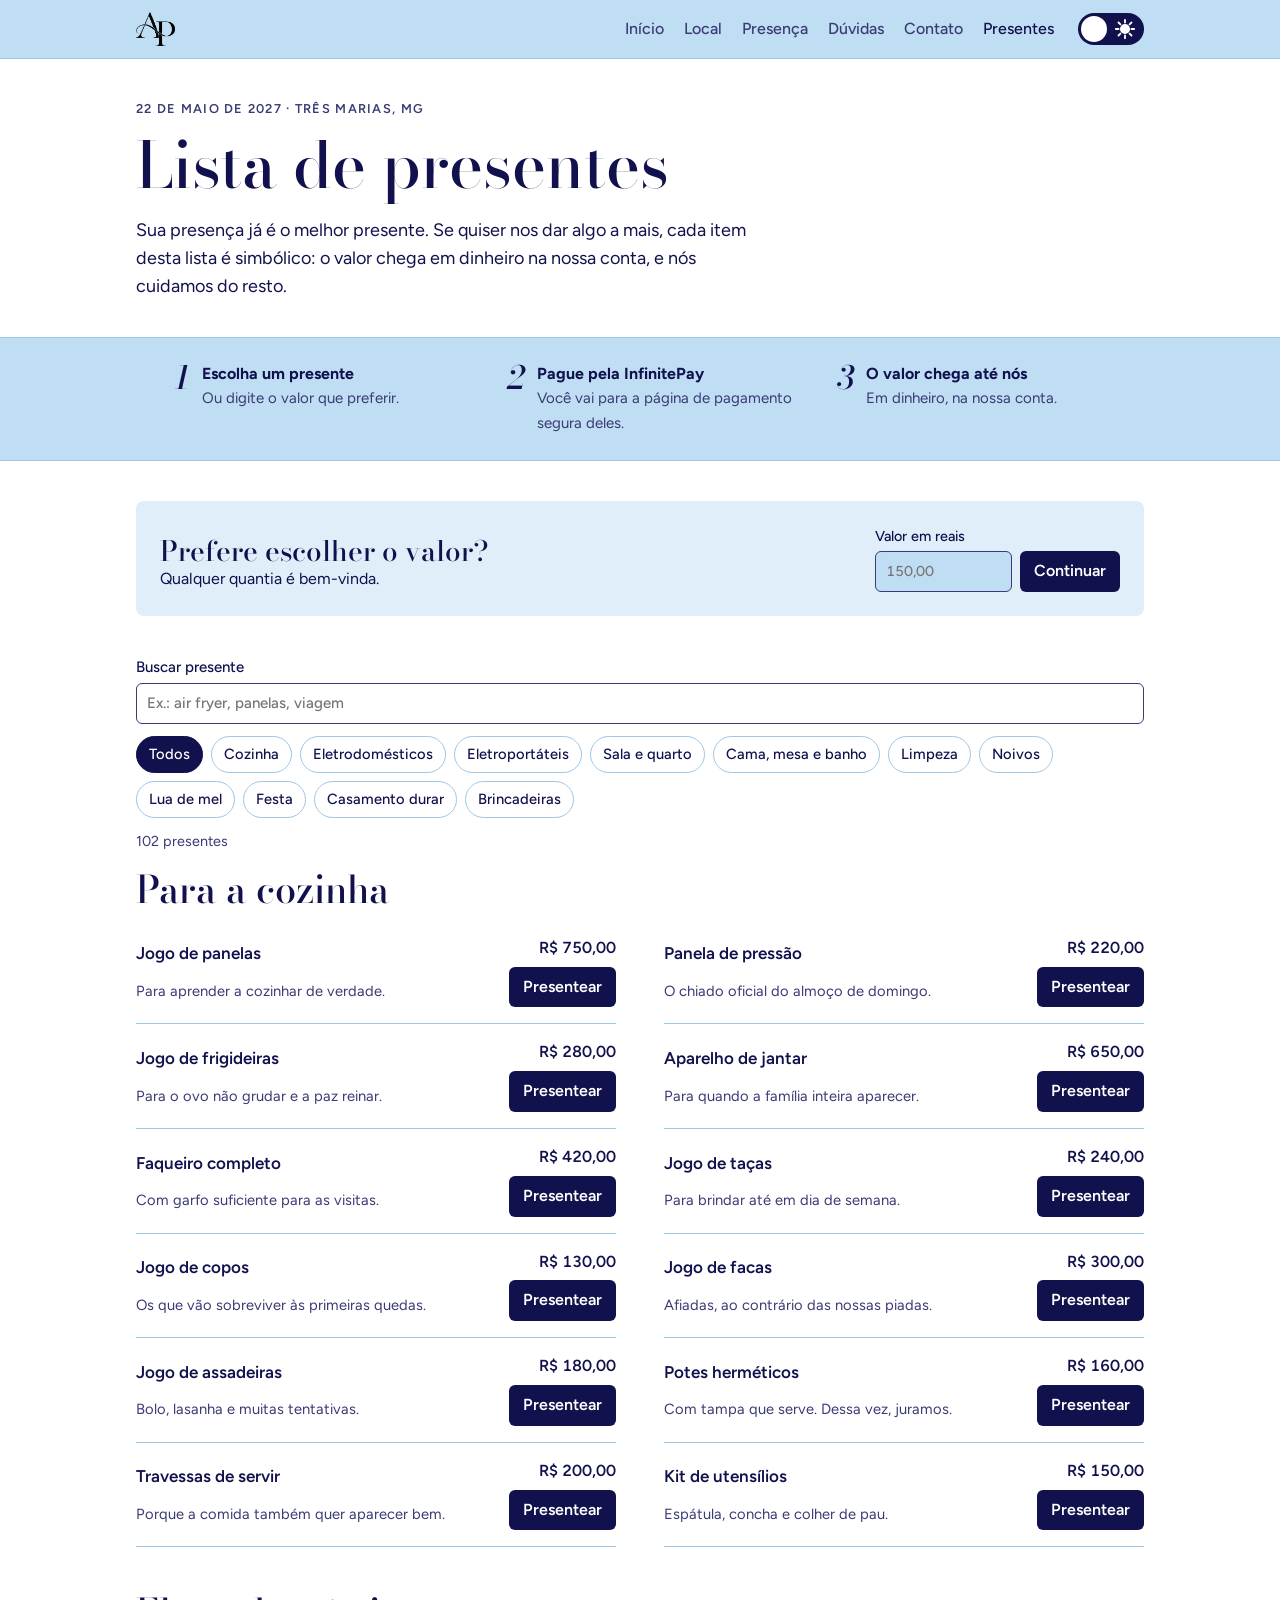
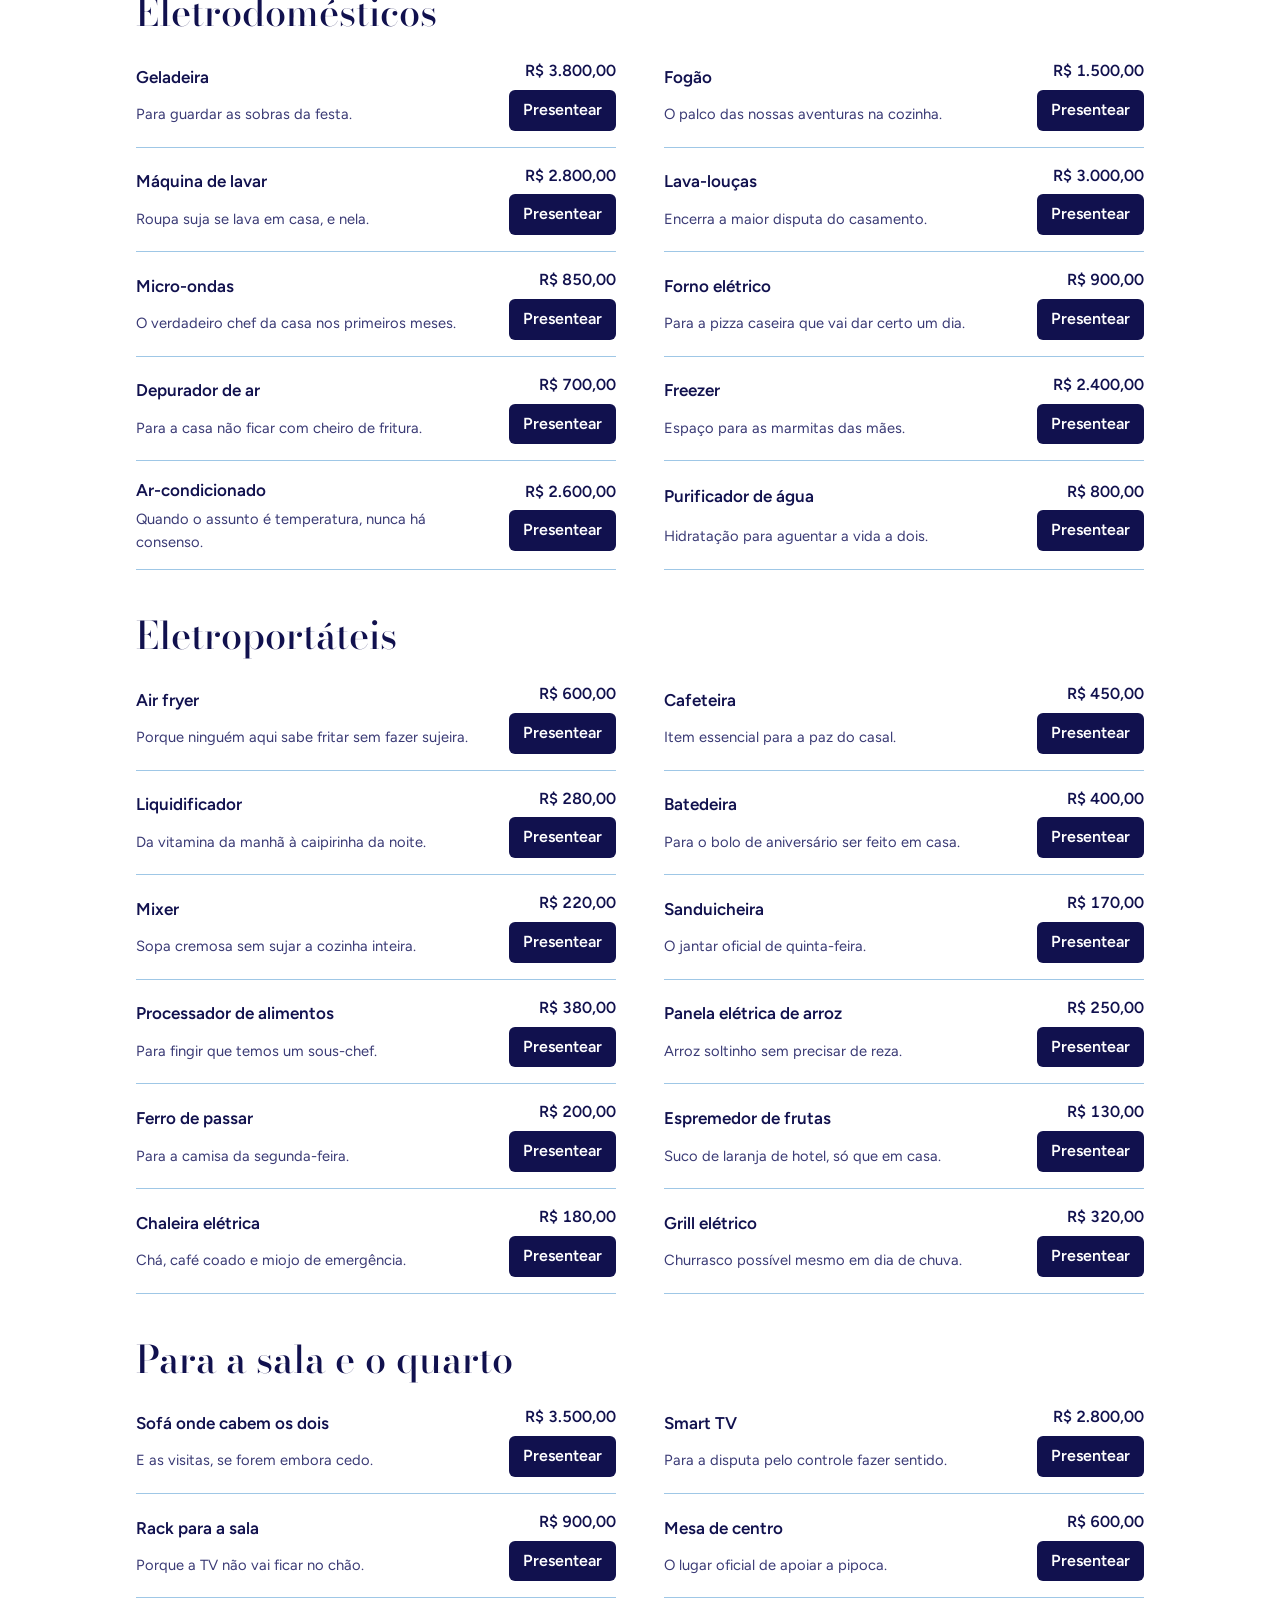
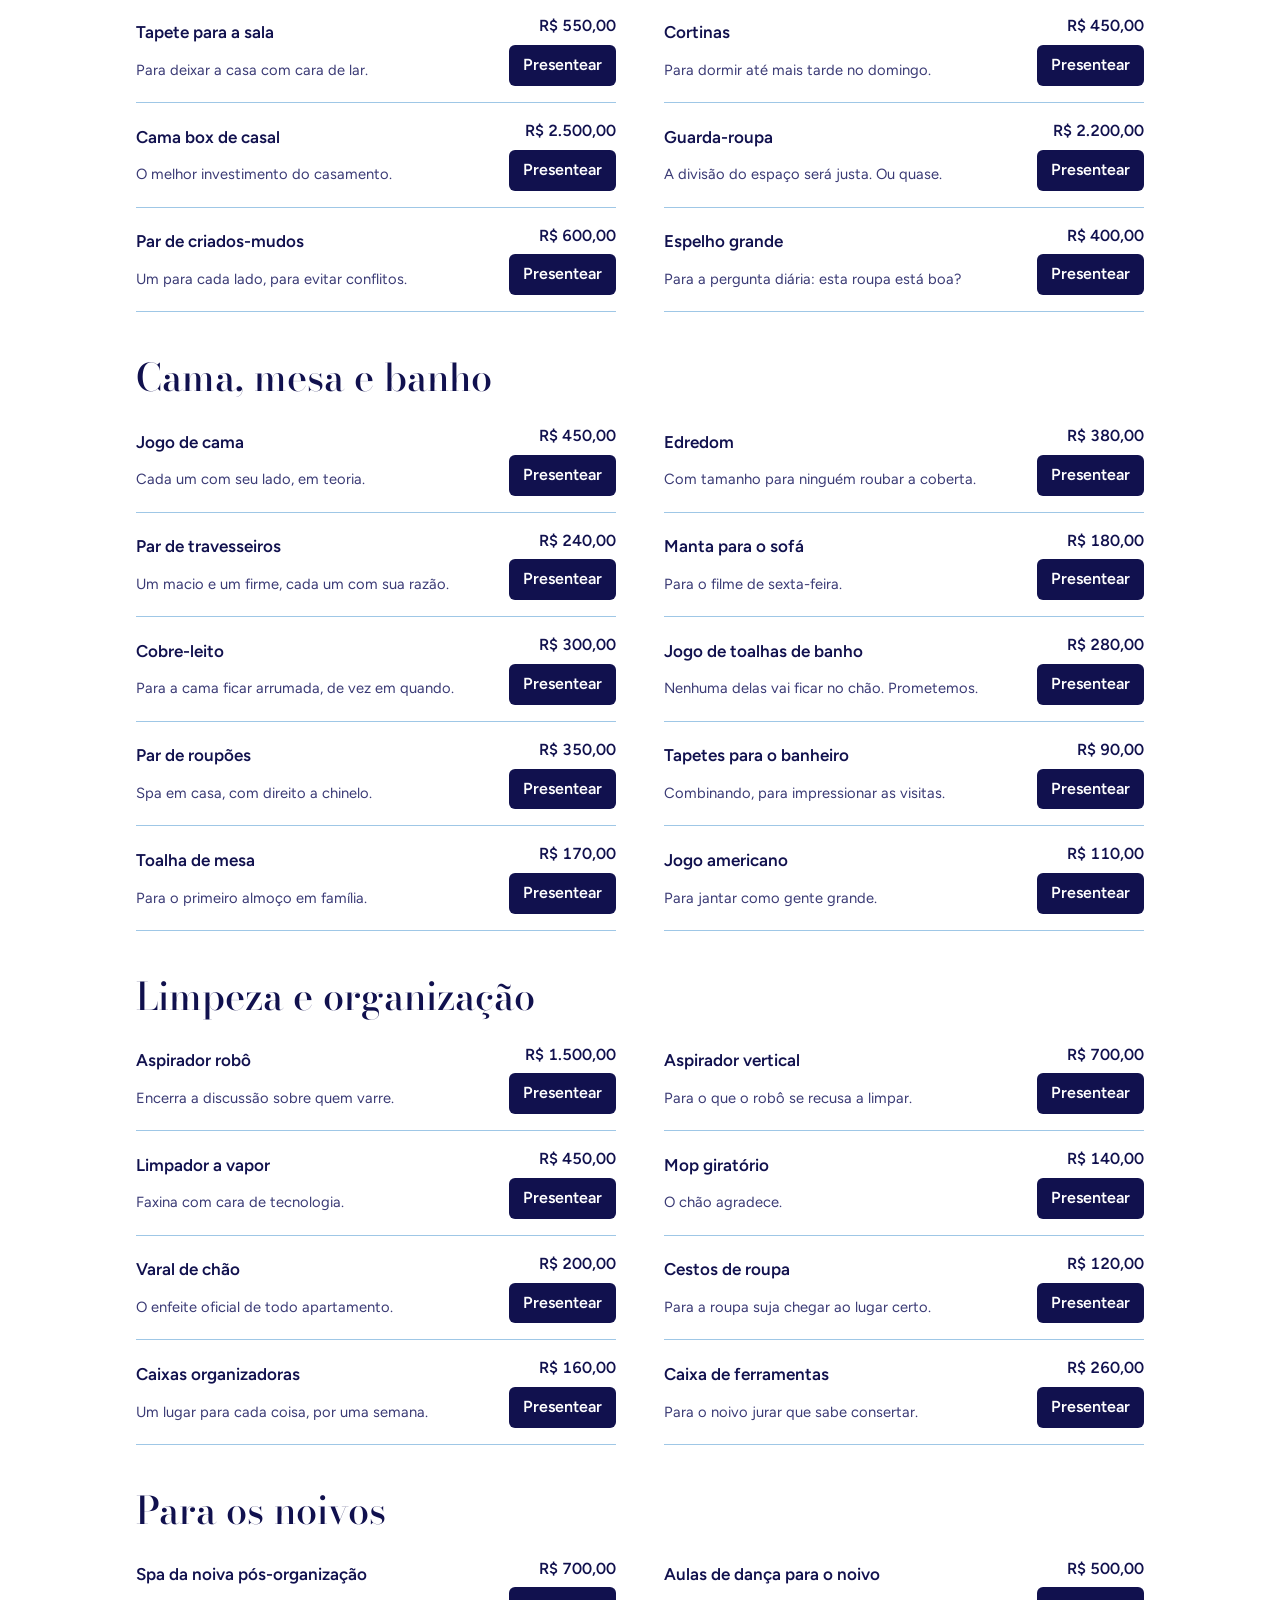
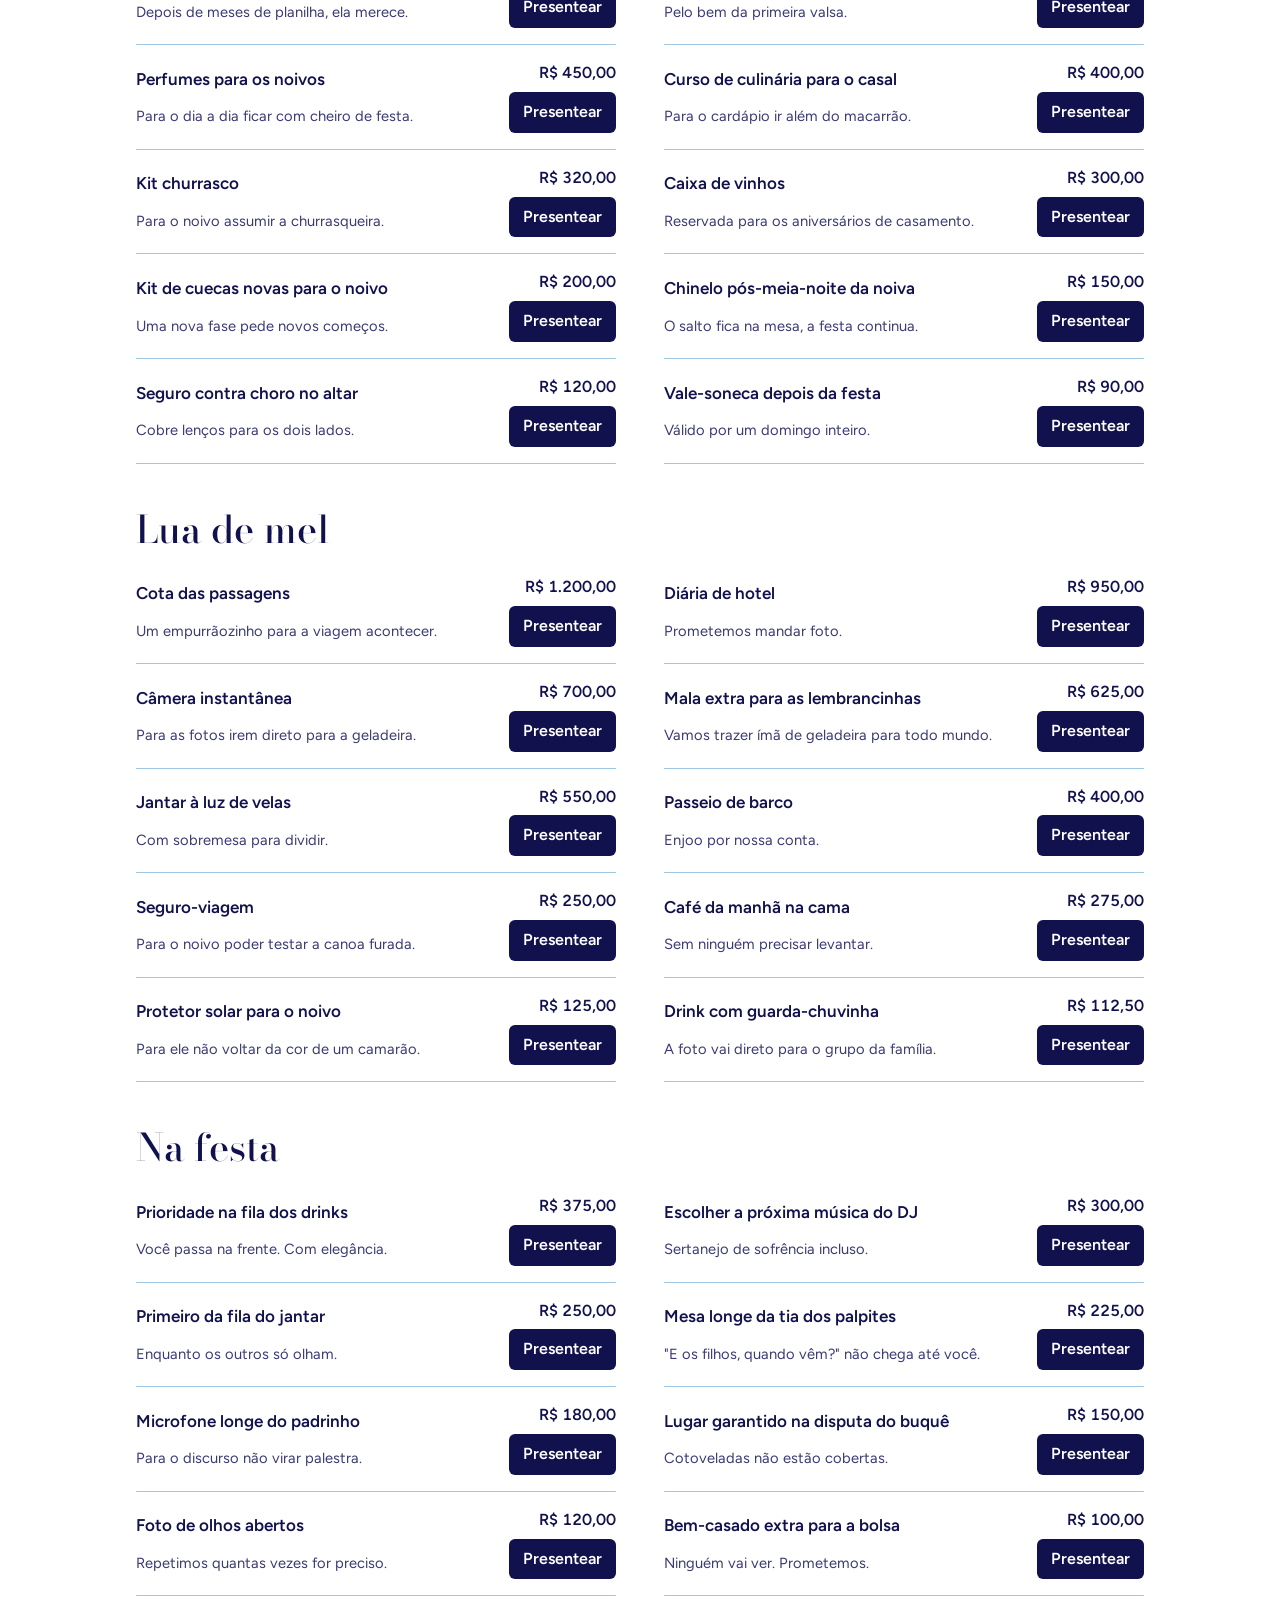
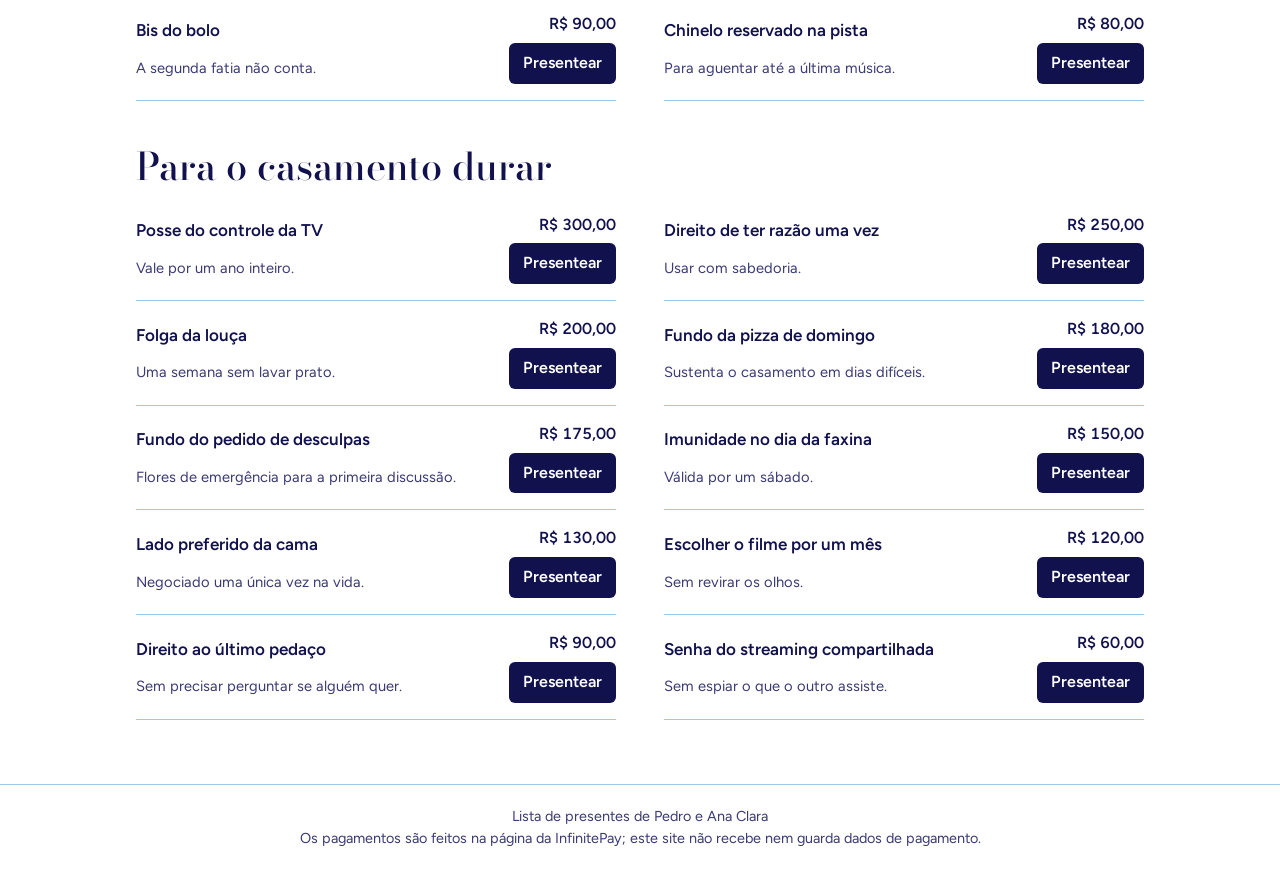
==== presentes.html @ e074cf13 "Publica o site do casamento Co-Authored-By: Claude Opus 5.5 <noreply@anthropic.com>" ====
<!doctype html>
<html lang="pt-BR">
<head>
<meta charset="utf-8">
<meta name="viewport" content="width=device-width,initial-scale=1,viewport-fit=cover">
<title>Presentes de Pedro e Ana Clara</title>
<link rel="preconnect" href="https://fonts.googleapis.com">
<link rel="preconnect" href="https://fonts.gstatic.com" crossorigin>
<link rel="stylesheet" href="https://fonts.googleapis.com/css2?family=Bodoni+Moda:ital,opsz,wght@0,6..96,400..700;1,6..96,400..700&family=Figtree:wght@400;500;600;700&display=swap">
<link rel="icon" type="image/png" href="assets/img/favicon.png">
<link rel="apple-touch-icon" href="assets/img/apple-touch-icon.png">
<link rel="stylesheet" href="assets/css/style.css">
<script src="assets/scripts/tema.js"></script>
</head>
<body>

<nav class="nav" aria-label="Principal">
  <div class="wrap">
    <a class="marca" href="index.html"><img src="assets/img/logo.png" alt="Pedro e Ana Clara, página inicial" width="567" height="498"></a>
    <div class="nav-links" id="menu-links">
      <a href="index.html">Início</a>
      <a href="index.html#local">Local</a>
      <a href="index.html#presenca">Presença</a>
      <a href="index.html#duvidas">Dúvidas</a>
      <a href="index.html#contato">Contato</a>
      <a href="presentes.html" aria-current="page">Presentes</a>
    </div>
    <div class="nav-acoes">
      <button class="tema-botao" id="tema-botao" type="button" role="switch" aria-checked="false" aria-label="Modo escuro">
        <svg class="tema-icone lua" viewBox="0 0 24 24" aria-hidden="true">
          <path d="M20 15.5A8.5 8.5 0 0 1 8.5 4a9 9 0 1 0 11.5 11.5z"></path>
          <path d="M0-2 .6-.6 2-.6.9.3 1.3 1.7 0 .9-1.3 1.7-.9.3-2-.6-.6-.6z" transform="translate(14 5.5)"></path>
          <path d="M0-2 .6-.6 2-.6.9.3 1.3 1.7 0 .9-1.3 1.7-.9.3-2-.6-.6-.6z" transform="translate(19 9)"></path>
          <path d="M0-2 .6-.6 2-.6.9.3 1.3 1.7 0 .9-1.3 1.7-.9.3-2-.6-.6-.6z" transform="translate(13 11) scale(.8)"></path>
        </svg>
        <svg class="tema-icone sol" viewBox="0 0 24 24" aria-hidden="true">
          <circle cx="12" cy="12" r="4.5"></circle>
          <path d="M12 2v3M12 19v3M2 12h3M19 12h3M4.9 4.9 7 7M17 17l2.1 2.1M4.9 19.1 7 17M17 7l2.1-2.1"></path>
        </svg>
        <span class="tema-bola"></span>
      </button>
      <button class="menu-botao" id="menu-botao" type="button" aria-expanded="false" aria-controls="menu-links" aria-label="Abrir menu">
        <svg viewBox="0 0 24 24" aria-hidden="true">
          <path class="abre" d="M4 7h16M4 12h16M4 17h16"></path>
          <path class="fecha" d="M6 6l12 12M18 6 6 18"></path>
        </svg>
      </button>
    </div>
  </div>
</nav>

<div class="preview" id="obrigado" hidden>
  <div class="wrap">Obrigado pelo presente! Se o pagamento foi aprovado, já está tudo certo. <a id="recado" target="_blank" rel="noopener" hidden>Enviar um recado no WhatsApp</a></div>
</div>

<header class="hero curto">
  <div class="wrap">
    <div>
      <p class="eyebrow" id="quando"></p>
      <h1>Lista de presentes</h1>
      <p class="lead">Sua presença já é o melhor presente. Se quiser nos dar algo a mais, cada item desta lista é simbólico: o valor chega em dinheiro na nossa conta, e nós cuidamos do resto.</p>
    </div>
  </div>
</header>

<section class="steps" aria-label="Como funciona">
  <div class="wrap">
    <ol>
      <li><b>1</b><div><strong>Escolha um presente</strong><span>Ou digite o valor que preferir.</span></div></li>
      <li><b>2</b><div><strong>Pague pela InfinitePay</strong><span>Você vai para a página de pagamento segura deles.</span></div></li>
      <li><b>3</b><div><strong>O valor chega até nós</strong><span>Em dinheiro, na nossa conta.</span></div></li>
    </ol>
  </div>
</section>

<main>
  <section class="livre">
    <div class="wrap">
      <form id="livre-form" novalidate>
        <div>
          <h2>Prefere escolher o valor?</h2>
          <p id="livre-nota">Qualquer quantia é bem-vinda.</p>
        </div>
        <div class="campo">
          <label for="livre-valor">Valor em reais
            <input id="livre-valor" inputmode="decimal" autocomplete="off" placeholder="150,00">
          </label>
          <button class="btn" type="submit">Continuar</button>
        </div>
        <p class="erro" id="livre-erro" role="alert" hidden></p>
      </form>
    </div>
  </section>

  <section class="filtros" aria-label="Encontre um presente">
    <div class="wrap">
      <div class="busca">
        <label for="busca">Buscar presente</label>
        <input id="busca" type="search" autocomplete="off" placeholder="Ex.: air fryer, panelas, viagem">
      </div>
      <div class="chips" id="atalhos" role="group" aria-label="Categorias"></div>
      <p class="contagem" id="contagem" role="status"></p>
    </div>
  </section>

  <section class="lista">
    <div class="wrap" id="lista"></div>
    <div class="wrap sem-resultado" id="sem-resultado" hidden>
      <p>Nenhum presente encontrado.</p>
      <button class="btn ghost" id="limpar-filtros" type="button">Ver todos os presentes</button>
    </div>
  </section>
</main>

<footer><div class="wrap" id="rodape"></div></footer>

<dialog id="pagar" aria-labelledby="pay-nome">
  <div class="pay">
    <div class="pay-head">
      <h2 id="pay-nome"></h2>
      <button class="fechar" id="fechar" type="button">Fechar</button>
    </div>
    <p class="pay-valor" id="pay-valor"></p>
    <small id="pay-conferir"></small>
    <button class="btn" id="pagar-botao" type="button">Ir para o pagamento</button>
    <p class="demo" id="pay-erro" role="alert" hidden>O pagamento não abriu. Espere um instante e tente de novo.</p>
  </div>
</dialog>

<button class="topo-botao" id="topo-botao" type="button" aria-label="Voltar ao topo" hidden>
  <svg viewBox="0 0 24 24" aria-hidden="true"><path d="M12 19V5M5.5 11.5 12 5l6.5 6.5"></path></svg>
</button>

<script src="assets/scripts/menu.js"></script>
<script src="assets/scripts/topo.js"></script>
<script src="assets/scripts/config.js"></script>
<script src="assets/scripts/presentes.js"></script>
</body>
</html>
---- assets/css/style.css ----
/* Layout: louça de enxoval e azulejo azul; hero com um arco de azulejos, presentes como uma lista de preços. */
:root {
  --bg: #ffffff;
  --surface: #bfddf3;
  --ink: #11114e;
  --muted: #3a3a75;
  --line: #9fc7e6;
  --cobalt: #11114e;
  --cobalt-ink: #ffffff;
  --tint: #dfeef9;
  --tile-bg: #ffffff;
  --tile-ink: #11114e;
  --warn-bg: #bfddf3;
  --warn-ink: #11114e;
  --logo-filtro: none;
  --display: "Bodoni Moda", "Didot", "Times New Roman", serif;
  --body: "Figtree", "Segoe UI", system-ui, sans-serif;
}
@media (prefers-color-scheme: dark) {
  :root:not([data-theme="light"]) {
    --bg: #11114e; --surface: #1a1a63; --ink: #ffffff; --muted: #bfddf3; --line: #34347e;
    --cobalt: #bfddf3; --cobalt-ink: #11114e; --tint: #24246f;
    --tile-bg: #11114e; --tile-ink: #bfddf3; --warn-bg: #bfddf3; --warn-ink: #11114e; --logo-filtro: invert(1);
    color-scheme: dark;
  }
}
:root[data-theme="dark"] {
  --bg: #11114e; --surface: #1a1a63; --ink: #ffffff; --muted: #bfddf3; --line: #34347e;
  --cobalt: #bfddf3; --cobalt-ink: #11114e; --tint: #24246f;
  --tile-bg: #11114e; --tile-ink: #bfddf3; --warn-bg: #bfddf3; --warn-ink: #11114e; --logo-filtro: invert(1);
  color-scheme: dark;
}
* { box-sizing: border-box; }
[hidden] { display: none !important; }
body { margin: 0; background: var(--bg); color: var(--ink); font: 400 1rem/1.55 var(--body); }
.wrap {
  max-width: 1040px; margin-inline: auto;
  padding-left: max(16px, env(safe-area-inset-left, 0px));
  padding-right: max(16px, env(safe-area-inset-right, 0px));
}
h1, h2, h3, p { margin: 0; }
h1, h2 { font-family: var(--display); font-weight: 500; text-wrap: balance; }
button, input, select, textarea { font: inherit; color: inherit; }
:focus-visible { outline: 3px solid var(--cobalt); outline-offset: 2px; }

.preview { background: var(--warn-bg); color: var(--warn-ink); font-size: .9rem; }
.preview .wrap { padding-block: 10px; }

.hero .wrap {
  display: grid; grid-template-columns: minmax(0, 1fr) minmax(0, 320px);
  gap: 48px; align-items: end; padding-block: 56px 48px;
}
.eyebrow { font-size: .8rem; font-weight: 600; letter-spacing: .1em; text-transform: uppercase; color: var(--muted); }
h1 { font-size: clamp(3rem, 10vw, 6.25rem); line-height: 1; margin-block: 14px 20px; }
h1 em { color: var(--cobalt); font-weight: 400; }
.lead { max-width: 34em; font-size: 1.125rem; }
.arch {
  display: block; width: 100%; aspect-ratio: 4 / 5; max-width: 100%;
  border-radius: 999px 999px 0 0; border: 1px solid var(--line); background: var(--tile-bg);
}
.tile-line { fill: none; stroke: var(--tile-ink); stroke-width: 2; }
.tile-fill { fill: var(--tile-ink); }

.steps { border-block: 1px solid var(--line); background: var(--surface); }
.steps ol {
  list-style: none; margin: 0; padding-block: 24px;
  display: grid; grid-template-columns: repeat(3, minmax(0, 1fr)); gap: 24px;
}
.steps li { display: grid; grid-template-columns: auto minmax(0, 1fr); gap: 12px; }
.steps b { font: italic 500 2rem/1 var(--display); color: var(--cobalt); }
.steps strong { display: block; }
.steps span { color: var(--muted); font-size: .94rem; }

.filtros .wrap { display: grid; gap: 12px; padding-block: 8px 0; }
.busca { display: grid; gap: 4px; font-size: .94rem; font-weight: 500; }
.busca input {
  width: 100%; min-height: 40px; padding: 8px 10px; border-radius: 6px;
  border: 1px solid var(--muted); background: var(--bg);
}
.chips { display: flex; flex-wrap: wrap; gap: 8px; }
.chip {
  flex: none; min-height: 36px; padding: 6px 12px; border-radius: 999px; cursor: pointer;
  border: 1px solid var(--line); background: var(--bg); color: var(--ink); font-size: .92rem; font-weight: 500;
}
.chip:hover { border-color: var(--cobalt); }
.chip[aria-pressed="true"] { border-color: var(--cobalt); background: var(--cobalt); color: var(--cobalt-ink); }
.contagem { color: var(--muted); font-size: .9rem; }
.sem-resultado { justify-items: start; gap: 12px; }
.lista .wrap { padding-block: 16px 64px; display: grid; gap: 44px; }
.grupo { display: grid; gap: 8px; }
h2 { font-size: clamp(1.75rem, 4vw, 2.375rem); line-height: 1.15; }
.gifts { list-style: none; margin: 0; padding: 0; display: grid; grid-template-columns: repeat(2, minmax(0, 1fr)); column-gap: 48px; }
.gift {
  display: grid; grid-template-columns: minmax(0, 1fr) auto; align-items: center;
  gap: 4px 16px; padding-block: 16px; border-bottom: 1px solid var(--line);
}
.gift h3 { font-size: 1.0625rem; font-weight: 600; }
.gift p { color: var(--muted); font-size: .92rem; grid-column: 1; }
.gift-action { grid-column: 2; grid-row: 1 / span 2; display: grid; justify-items: end; gap: 6px; }
.valor { font-weight: 600; font-variant-numeric: tabular-nums; white-space: nowrap; }

.btn {
  border: 0; border-radius: 6px; padding: 8px 14px; min-height: 40px; cursor: pointer;
  background: var(--cobalt); color: var(--cobalt-ink); font-weight: 600; text-decoration: none;
  display: inline-flex; align-items: center; justify-content: center;
}
.btn:hover { filter: brightness(1.12); }
.btn.ghost { background: transparent; color: var(--cobalt); box-shadow: inset 0 0 0 1.5px var(--cobalt); }

.livre .wrap { padding-block: 40px 32px; }
.livre form {
  background: var(--tint); border-radius: 8px; padding: 24px;
  display: grid; grid-template-columns: minmax(0, 1fr) auto; gap: 16px 32px; align-items: end;
}
.livre h2 { font-size: 1.75rem; }
.campo { display: flex; gap: 8px; flex-wrap: wrap; align-items: end; }
.campo label { display: grid; gap: 4px; font-size: .9rem; font-weight: 500; }
.campo input {
  width: 9.5em; min-height: 40px; padding: 8px 10px; border-radius: 6px;
  border: 1px solid var(--muted); background: var(--surface); font-variant-numeric: tabular-nums;
}
.erro { grid-column: 1 / -1; color: var(--ink); font-size: .92rem; font-weight: 500; }

footer { border-top: 1px solid var(--line); color: var(--muted); font-size: .9rem; }
footer .wrap { padding-block: 20px; text-align: center; }

dialog {
  width: min(420px, calc(100vw - 32px)); max-height: calc(100dvh - 32px);
  padding: 24px; border: 0; border-radius: 10px; background: var(--surface); color: var(--ink);
}
dialog::backdrop { background: rgb(17 17 78 / .6); }
.pay { display: grid; gap: 14px; }
.pay-head { display: grid; grid-template-columns: minmax(0, 1fr) auto; gap: 8px; align-items: start; }
.pay-head h2 { font-size: 1.625rem; line-height: 1.15; }
.fechar { border: 0; background: none; cursor: pointer; color: var(--muted); padding: 6px 8px; min-height: 36px; font-weight: 600; }
.pay-valor { font-size: 1.5rem; font-weight: 700; font-variant-numeric: tabular-nums; }
.demo { background: var(--warn-bg); color: var(--warn-ink); border-radius: 6px; padding: 8px 10px; font-size: .88rem; }
.pay small { color: var(--muted); font-size: .88rem; }
.pay > .btn { width: 100%; }
.preview a { color: inherit; font-weight: 600; }

html { scroll-padding-top: 72px; }
.nav {
  position: sticky; top: 0; z-index: 10; padding-top: env(safe-area-inset-top, 0px);
  border-bottom: 1px solid var(--line); background: var(--surface);
}
.nav .wrap { display: flex; align-items: center; gap: 4px 24px; padding-block: 12px; }
.nav-acoes { display: flex; align-items: center; gap: 12px; }
.menu-botao { display: none; }
.marca { display: block; margin-inline-end: auto; }
.marca img { display: block; width: auto; height: 34px; filter: var(--logo-filtro); }
.nav-links { display: flex; flex-wrap: wrap; align-items: center; gap: 4px 20px; }
.tema-botao {
  position: relative; flex: none; width: 66px; height: 32px; padding: 0; border: 0; border-radius: 999px;
  background: var(--cobalt); cursor: pointer;
}
.tema-botao:hover { filter: brightness(1.08); }
.tema-bola {
  position: absolute; top: 3px; left: 3px; width: 26px; height: 26px; border-radius: 50%; background: var(--cobalt-ink);
}
.tema-botao[aria-checked="true"] .tema-bola { transform: translateX(34px); }
.tema-icone { position: absolute; top: 5px; width: 22px; height: 22px; fill: var(--cobalt-ink); }
.tema-icone.lua { left: 8px; display: none; }
.tema-icone.sol { right: 8px; stroke: var(--cobalt-ink); stroke-width: 2; stroke-linecap: round; }
.tema-botao[aria-checked="true"] .lua { display: block; }
.tema-botao[aria-checked="true"] .sol { display: none; }
.nav-links a { color: var(--muted); font-weight: 500; text-decoration: none; padding-block: 4px; }
.nav-links a:hover, .nav-links a[aria-current="page"] { color: var(--cobalt); }

.hero.curto .wrap { grid-template-columns: minmax(0, 1fr); padding-block: 40px 36px; }
.hero.curto h1 { font-size: clamp(2.5rem, 7vw, 4rem); }
.faltam { margin-block-start: 16px; font: italic 500 1.5rem/1.2 var(--display); color: var(--cobalt); }
.hero-acoes { display: flex; flex-wrap: wrap; gap: 8px; margin-block-start: 24px; }

.secao .wrap { padding-block: 56px; }
.faixa { background: var(--surface); border-block: 1px solid var(--line); }
.recepcao { display: grid; gap: 32px; }
.recado-texto { display: grid; gap: 12px; max-width: 40em; }
.fotos { display: grid; grid-template-columns: repeat(3, minmax(0, 1fr)); gap: 16px; }
.foto { margin: 0; aspect-ratio: 4 / 5; max-width: 100%; border-radius: 8px; overflow: hidden; background: var(--tint); }
.foto img { display: block; width: 100%; height: 100%; object-fit: cover; }
.foto.vazia { display: grid; place-items: center; color: var(--muted); font-size: .92rem; }

.programa { list-style: none; margin: 20px 0 0; padding: 0; display: grid; grid-template-columns: repeat(3, minmax(0, 1fr)); gap: 24px; }
.programa li { display: grid; align-content: start; gap: 2px; padding-block-start: 12px; border-top: 2px solid var(--cobalt); }
.programa b { font: italic 500 1.75rem/1.2 var(--display); color: var(--cobalt); }
.programa strong { font-size: 1.0625rem; }
.programa span { color: var(--muted); font-size: .94rem; }

.local { display: grid; grid-template-columns: minmax(0, 5fr) minmax(0, 7fr); gap: 40px; align-items: start; }
.local-info dl { display: grid; gap: 16px; margin-block: 20px 0; }
.local-info dt { font-size: .8rem; font-weight: 600; letter-spacing: .1em; text-transform: uppercase; color: var(--muted); }
.local-info dd { margin: 2px 0 0; font-size: 1.0625rem; font-weight: 500; }
.local-info dd::first-letter { text-transform: uppercase; }
.local-info small { display: block; color: var(--muted); font-size: .92rem; font-weight: 400; }
.agenda { margin-block-start: 20px; }
.agenda p { font-size: .94rem; font-weight: 500; }
.agenda .hero-acoes { margin-block-start: 8px; }
.mapa { position: relative; aspect-ratio: 4 / 3; max-width: 100%; border-radius: 8px; overflow: hidden; background: var(--tint); }
.mapa p { position: absolute; inset: 0; display: grid; place-items: center; padding: 16px; text-align: center; color: var(--muted); }
.mapa iframe { position: relative; display: block; width: 100%; height: 100%; border: 0; }

.presenca { display: grid; grid-template-columns: minmax(0, 5fr) minmax(0, 7fr); gap: 40px; align-items: start; }
.presenca-area { display: grid; gap: 12px; padding: 24px; border-radius: 8px; background: var(--tint); }
#presenca-whatsapp { display: grid; gap: 12px; justify-items: start; }
#presenca-form { display: grid; gap: 16px; }
#presenca-form label, #presenca-form legend { font-size: .94rem; font-weight: 500; }
#presenca-form > label { display: grid; gap: 4px; }
#presenca-acompanhantes { display: grid; gap: 10px; }
#presenca-acompanhantes p { font-size: .94rem; font-weight: 500; }
.acompanhante { display: grid; grid-template-columns: minmax(0, 3fr) minmax(0, 2fr); gap: 10px; }
#presenca-acompanhantes label { display: grid; gap: 4px; color: var(--muted); }
#presenca-form fieldset { display: flex; flex-wrap: wrap; gap: 8px 20px; margin: 0; padding: 0; border: 0; }
#presenca-form legend { padding: 0; margin-block-end: 6px; }
#presenca-form .opcao { display: flex; align-items: center; gap: 6px; font-weight: 400; }
#presenca-form input:not([type="radio"]), #presenca-form textarea, #presenca-form select {
  width: 100%; min-height: 40px; padding: 8px 10px; border-radius: 6px; font-weight: 400;
  border: 1px solid var(--muted); background: var(--bg); resize: vertical;
}
#presenca-form input[type="radio"] { width: 18px; height: 18px; margin: 0; accent-color: var(--cobalt); }
#presenca-form .btn { justify-self: start; }
.presenca-robo { position: absolute; left: -9999px; width: 1px; height: 1px; overflow: hidden; }
.presenca-sucesso { font: italic 500 1.5rem/1.3 var(--display); color: var(--cobalt); }

.duvidas { display: grid; grid-template-columns: minmax(0, 5fr) minmax(0, 7fr); gap: 40px; align-items: start; }
.perguntas details { border-bottom: 1px solid var(--line); }
.perguntas details:first-child { border-top: 1px solid var(--line); }
.perguntas summary {
  display: flex; justify-content: space-between; align-items: center; gap: 16px;
  padding-block: 14px; font-weight: 600; cursor: pointer; list-style: none;
}
.perguntas summary::-webkit-details-marker { display: none; }
.perguntas summary::after { content: "+"; flex: none; font-size: 1.5rem; line-height: 1; font-weight: 400; color: var(--cobalt); }
.perguntas details[open] summary::after { content: "\2212"; }
.perguntas p { padding-block-end: 14px; color: var(--muted); }

.contato { display: grid; grid-template-columns: minmax(0, 1fr) auto; gap: 16px 40px; align-items: center; }
.contato h2 { margin-block-end: 8px; }
.contato-acao { display: flex; flex-wrap: wrap; gap: 20px; }
.contato-pessoa { display: grid; justify-items: center; gap: 6px; }

.topo-botao {
  position: fixed; z-index: 9; display: grid; place-items: center; width: 44px; height: 44px; padding: 0;
  right: max(16px, env(safe-area-inset-right, 0px)); bottom: max(16px, env(safe-area-inset-bottom, 0px));
  border: 0; border-radius: 50%; background: var(--cobalt); color: var(--cobalt-ink);
  box-shadow: 0 2px 10px rgb(17 17 78 / .3); cursor: pointer;
}
.topo-botao:hover { filter: brightness(1.12); }
.topo-botao svg { width: 22px; height: 22px; fill: none; stroke: currentColor; stroke-width: 2.25; stroke-linecap: round; stroke-linejoin: round; }

@media (max-width: 760px) {
  .hero .wrap { grid-template-columns: minmax(0, 1fr); gap: 28px; padding-block: 36px 32px; }
  .arch { aspect-ratio: 3 / 1; border-radius: 8px; }
  .steps ol, .gifts { grid-template-columns: minmax(0, 1fr); }
  .livre form { grid-template-columns: minmax(0, 1fr); }
  .secao .wrap { padding-block: 40px; }
  .local, .contato, .presenca, .programa, .duvidas { grid-template-columns: minmax(0, 1fr); }
  .contato-pessoa { justify-items: start; }
}
@media (max-width: 620px) {
  .menu-botao {
    display: grid; place-items: center; width: 40px; height: 40px; padding: 0;
    border: 1px solid var(--line); border-radius: 6px; background: transparent; color: var(--ink); cursor: pointer;
  }
  .menu-botao svg { width: 24px; height: 24px; fill: none; stroke: currentColor; stroke-width: 2; stroke-linecap: round; }
  .menu-botao .fecha, .menu-botao[aria-expanded="true"] .abre { display: none; }
  .menu-botao[aria-expanded="true"] .fecha { display: block; }
  .nav-links {
    display: none; position: absolute; top: 100%; left: 0; right: 0;
    padding-block: 4px 12px;
    padding-left: max(16px, env(safe-area-inset-left, 0px));
    padding-right: max(16px, env(safe-area-inset-right, 0px));
    border-bottom: 1px solid var(--line); background: var(--surface);
  }
  .nav-links.aberto { display: grid; gap: 0; }
  .nav-links a { padding-block: 12px; font-size: 1.0625rem; }
  .nav-links a + a { border-top: 1px solid var(--line); }
}
@media (max-width: 480px) {
  .chips { flex-wrap: nowrap; overflow-x: auto; padding-block-end: 12px; }
  .acompanhante { grid-template-columns: minmax(0, 1fr); }
  .fotos { grid-template-columns: minmax(0, 1fr); }
  .foto { aspect-ratio: 4 / 3; }
}
@media (prefers-reduced-motion: no-preference) {
  html { scroll-behavior: smooth; }
  .btn { transition: filter .15s; }
  .tema-botao.animar .tema-bola { transition: transform .2s; }
}
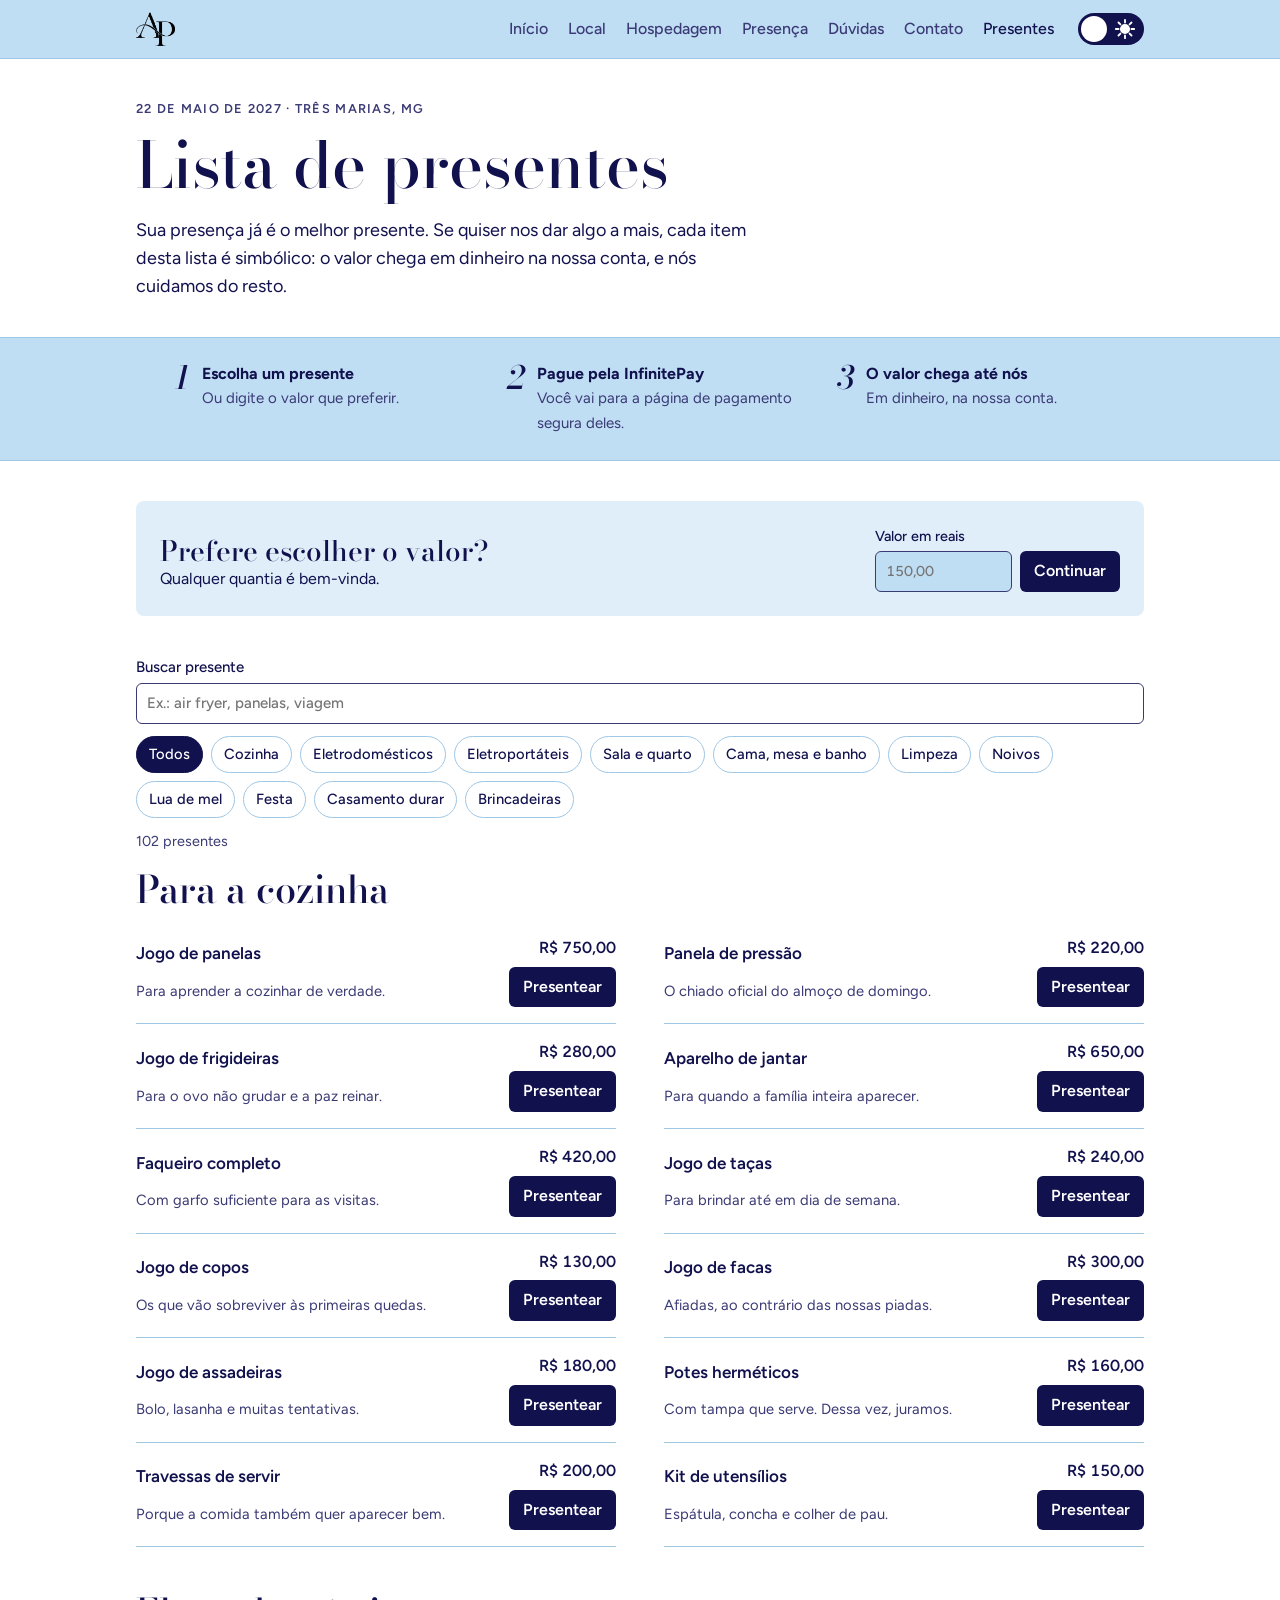
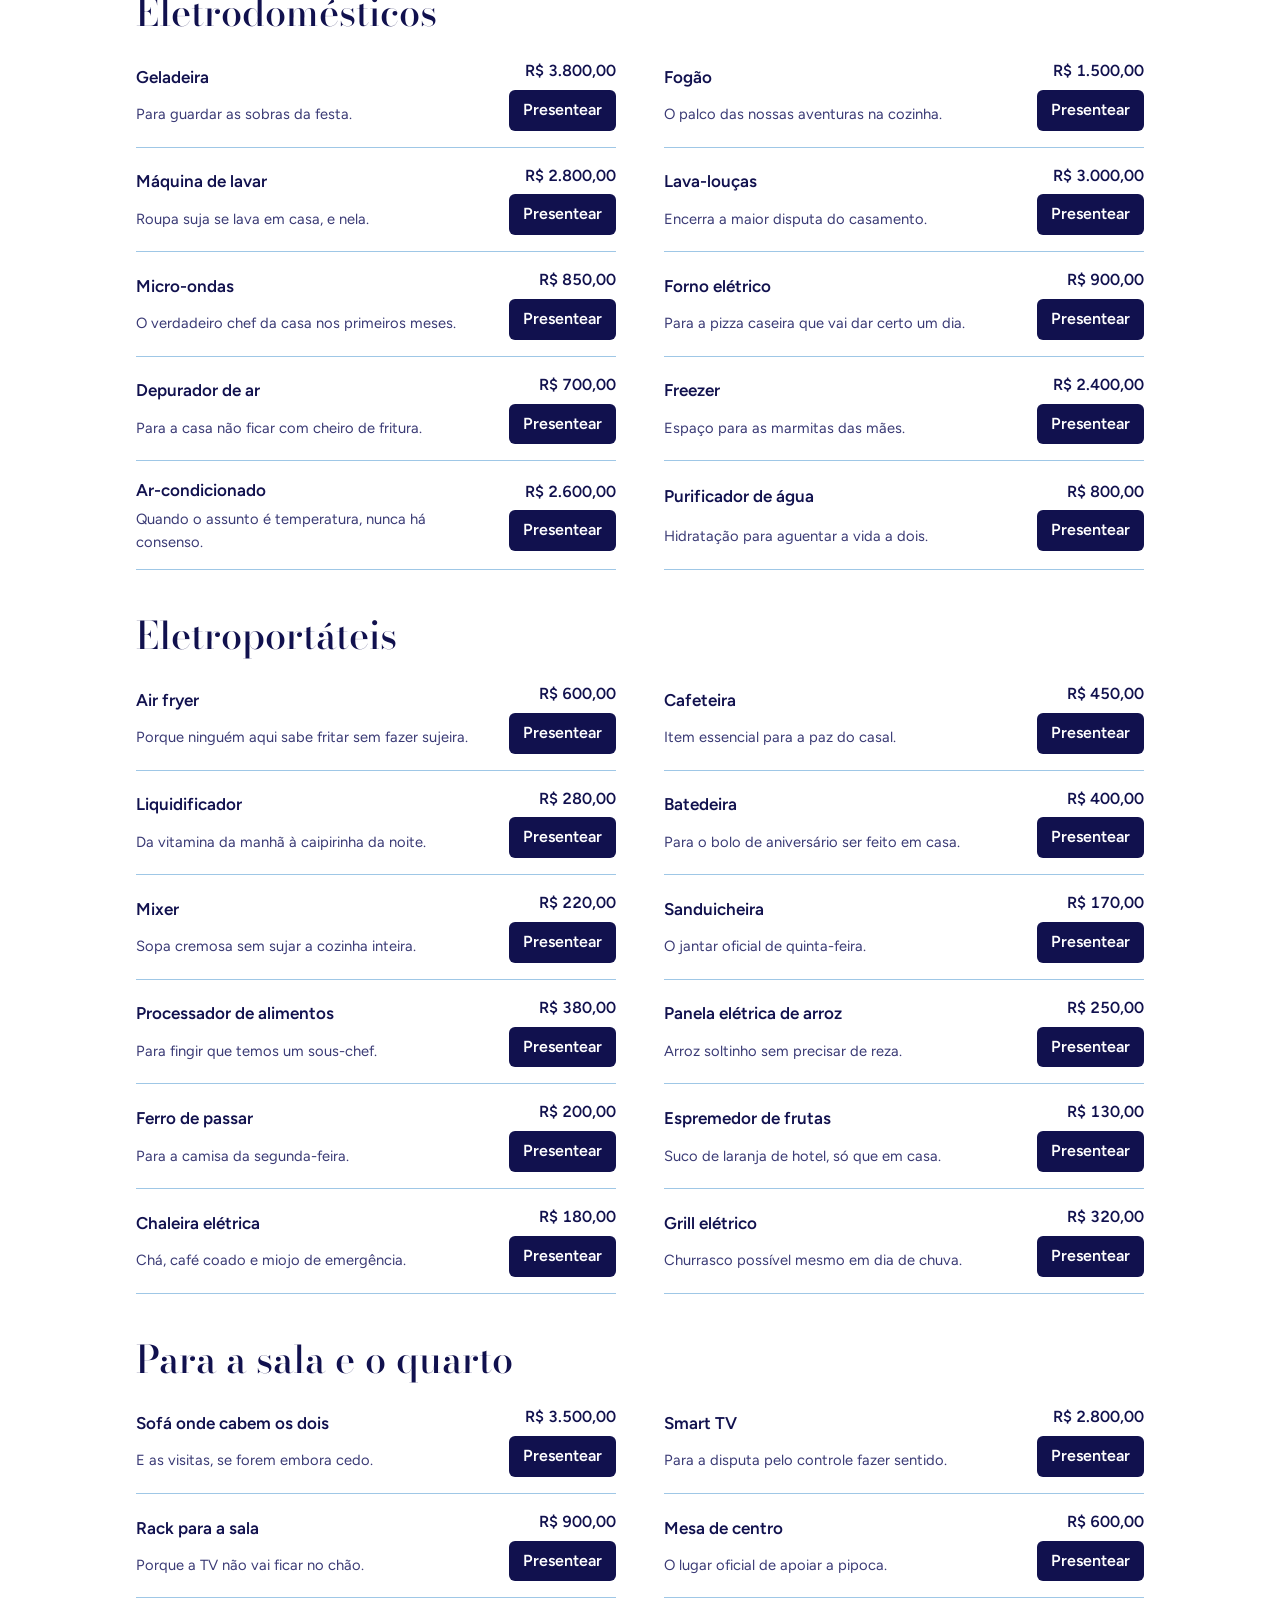
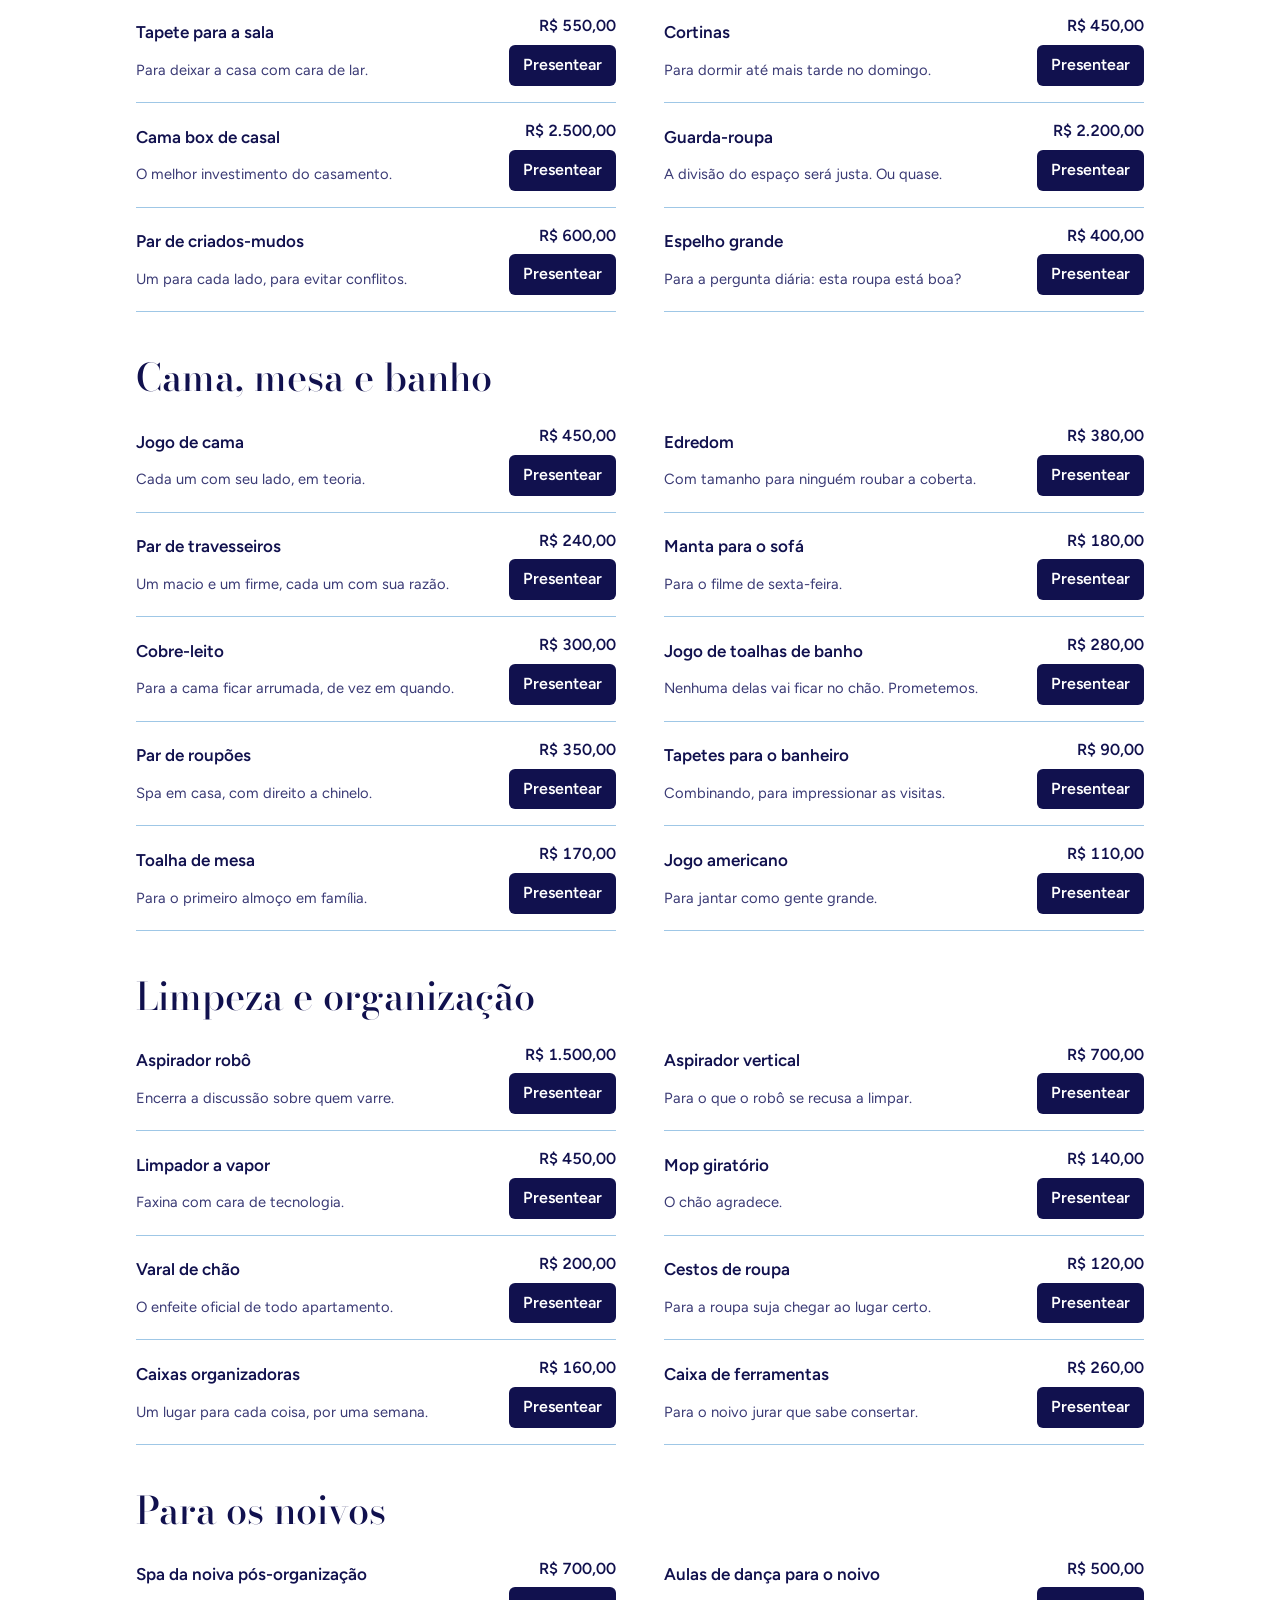
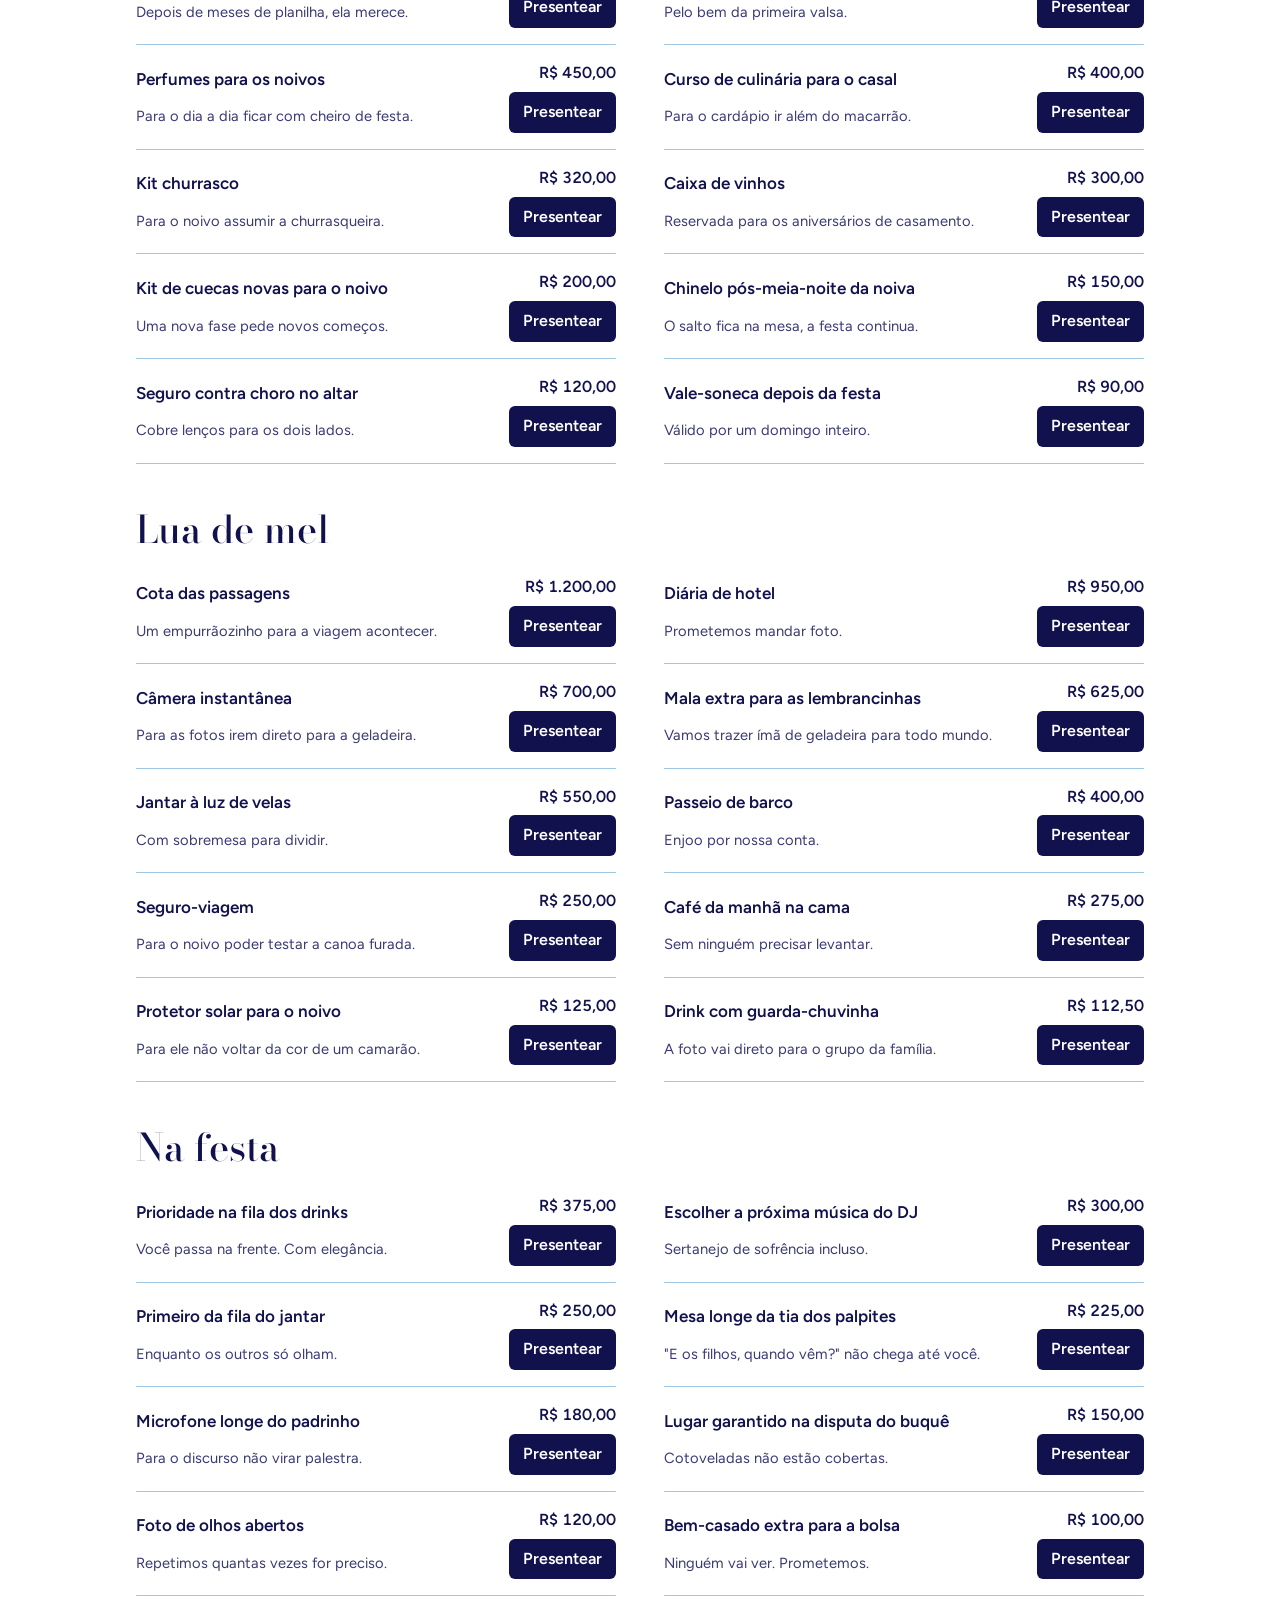
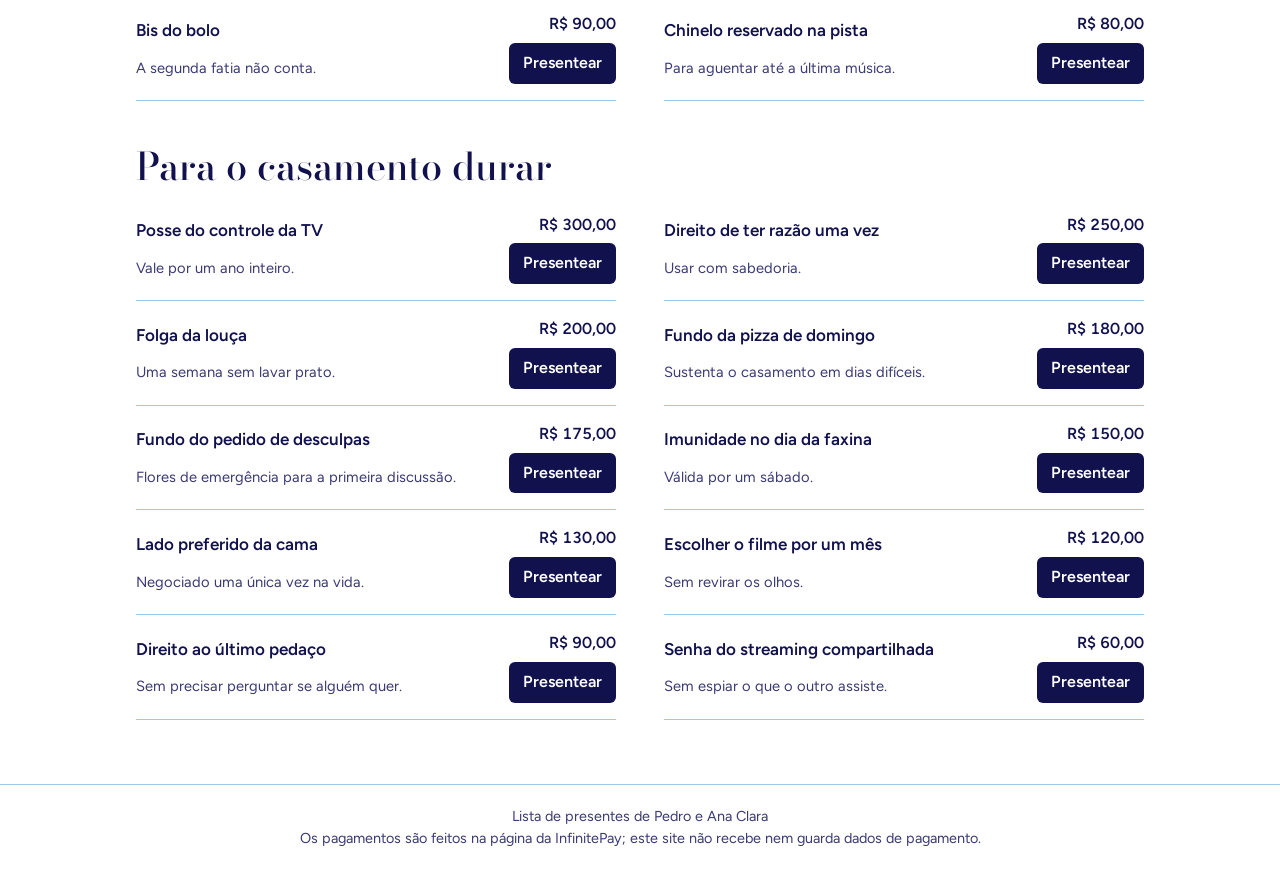
==== commit 0269444e: "Adiciona hospedagens e prévia de compartilhamento Co-Authored-By: Claude Opus 5.5 <noreply@anthropic" ====
--- a/presentes.html
+++ b/presentes.html
@@ -4,6 +4,19 @@
 <meta charset="utf-8">
 <meta name="viewport" content="width=device-width,initial-scale=1,viewport-fit=cover">
 <title>Presentes de Pedro e Ana Clara</title>
+<meta name="description" content="Escolha um presente para Pedro e Ana Clara. O valor chega em dinheiro para os noivos.">
+<meta property="og:type" content="website">
+<meta property="og:locale" content="pt_BR">
+<meta property="og:site_name" content="Pedro e Ana Clara">
+<meta property="og:title" content="Lista de presentes de Pedro e Ana Clara">
+<meta property="og:description" content="Escolha um presente para Pedro e Ana Clara. O valor chega em dinheiro para os noivos.">
+<meta property="og:url" content="https://www.pedroeana.site/presentes.html">
+<meta property="og:image" content="https://www.pedroeana.site/assets/img/compartilhar.jpg">
+<meta property="og:image:width" content="1200">
+<meta property="og:image:height" content="630">
+<meta property="og:image:alt" content="Pedro e Ana Clara, 22 de maio de 2027, Três Marias, MG">
+<meta name="twitter:card" content="summary_large_image">
+<link rel="canonical" href="https://www.pedroeana.site/presentes.html">
 <link rel="preconnect" href="https://fonts.googleapis.com">
 <link rel="preconnect" href="https://fonts.gstatic.com" crossorigin>
 <link rel="stylesheet" href="https://fonts.googleapis.com/css2?family=Bodoni+Moda:ital,opsz,wght@0,6..96,400..700;1,6..96,400..700&family=Figtree:wght@400;500;600;700&display=swap">
@@ -20,6 +33,7 @@
     <div class="nav-links" id="menu-links">
       <a href="index.html">Início</a>
       <a href="index.html#local">Local</a>
+      <a href="index.html#hospedagem">Hospedagem</a>
       <a href="index.html#presenca">Presença</a>
       <a href="index.html#duvidas">Dúvidas</a>
       <a href="index.html#contato">Contato</a>
--- a/assets/css/style.css
+++ b/assets/css/style.css
@@ -200,6 +200,12 @@
 .mapa p { position: absolute; inset: 0; display: grid; place-items: center; padding: 16px; text-align: center; color: var(--muted); }
 .mapa iframe { position: relative; display: block; width: 100%; height: 100%; border: 0; }
 
+.hospedagens { list-style: none; margin: 24px 0 0; padding: 0; display: grid; grid-template-columns: repeat(3, minmax(0, 1fr)); gap: 16px; }
+.hospedagens li { display: grid; grid-template-rows: auto 1fr auto auto; gap: 8px; justify-items: start; padding: 16px; border-radius: 8px; background: var(--bg); }
+.hospedagens h3 { font-size: 1.0625rem; font-weight: 600; }
+.hospedagens p { color: var(--muted); font-size: .92rem; }
+.hospedagens .valor { color: var(--ink); text-decoration: none; }
+
 .presenca { display: grid; grid-template-columns: minmax(0, 5fr) minmax(0, 7fr); gap: 40px; align-items: start; }
 .presenca-area { display: grid; gap: 12px; padding: 24px; border-radius: 8px; background: var(--tint); }
 #presenca-whatsapp { display: grid; gap: 12px; justify-items: start; }
@@ -257,7 +263,8 @@
   .local, .contato, .presenca, .programa, .duvidas { grid-template-columns: minmax(0, 1fr); }
   .contato-pessoa { justify-items: start; }
 }
-@media (max-width: 620px) {
+@media (max-width: 760px) {
+  .hospedagens { grid-template-columns: minmax(0, 1fr); }
   .menu-botao {
     display: grid; place-items: center; width: 40px; height: 40px; padding: 0;
     border: 1px solid var(--line); border-radius: 6px; background: transparent; color: var(--ink); cursor: pointer;
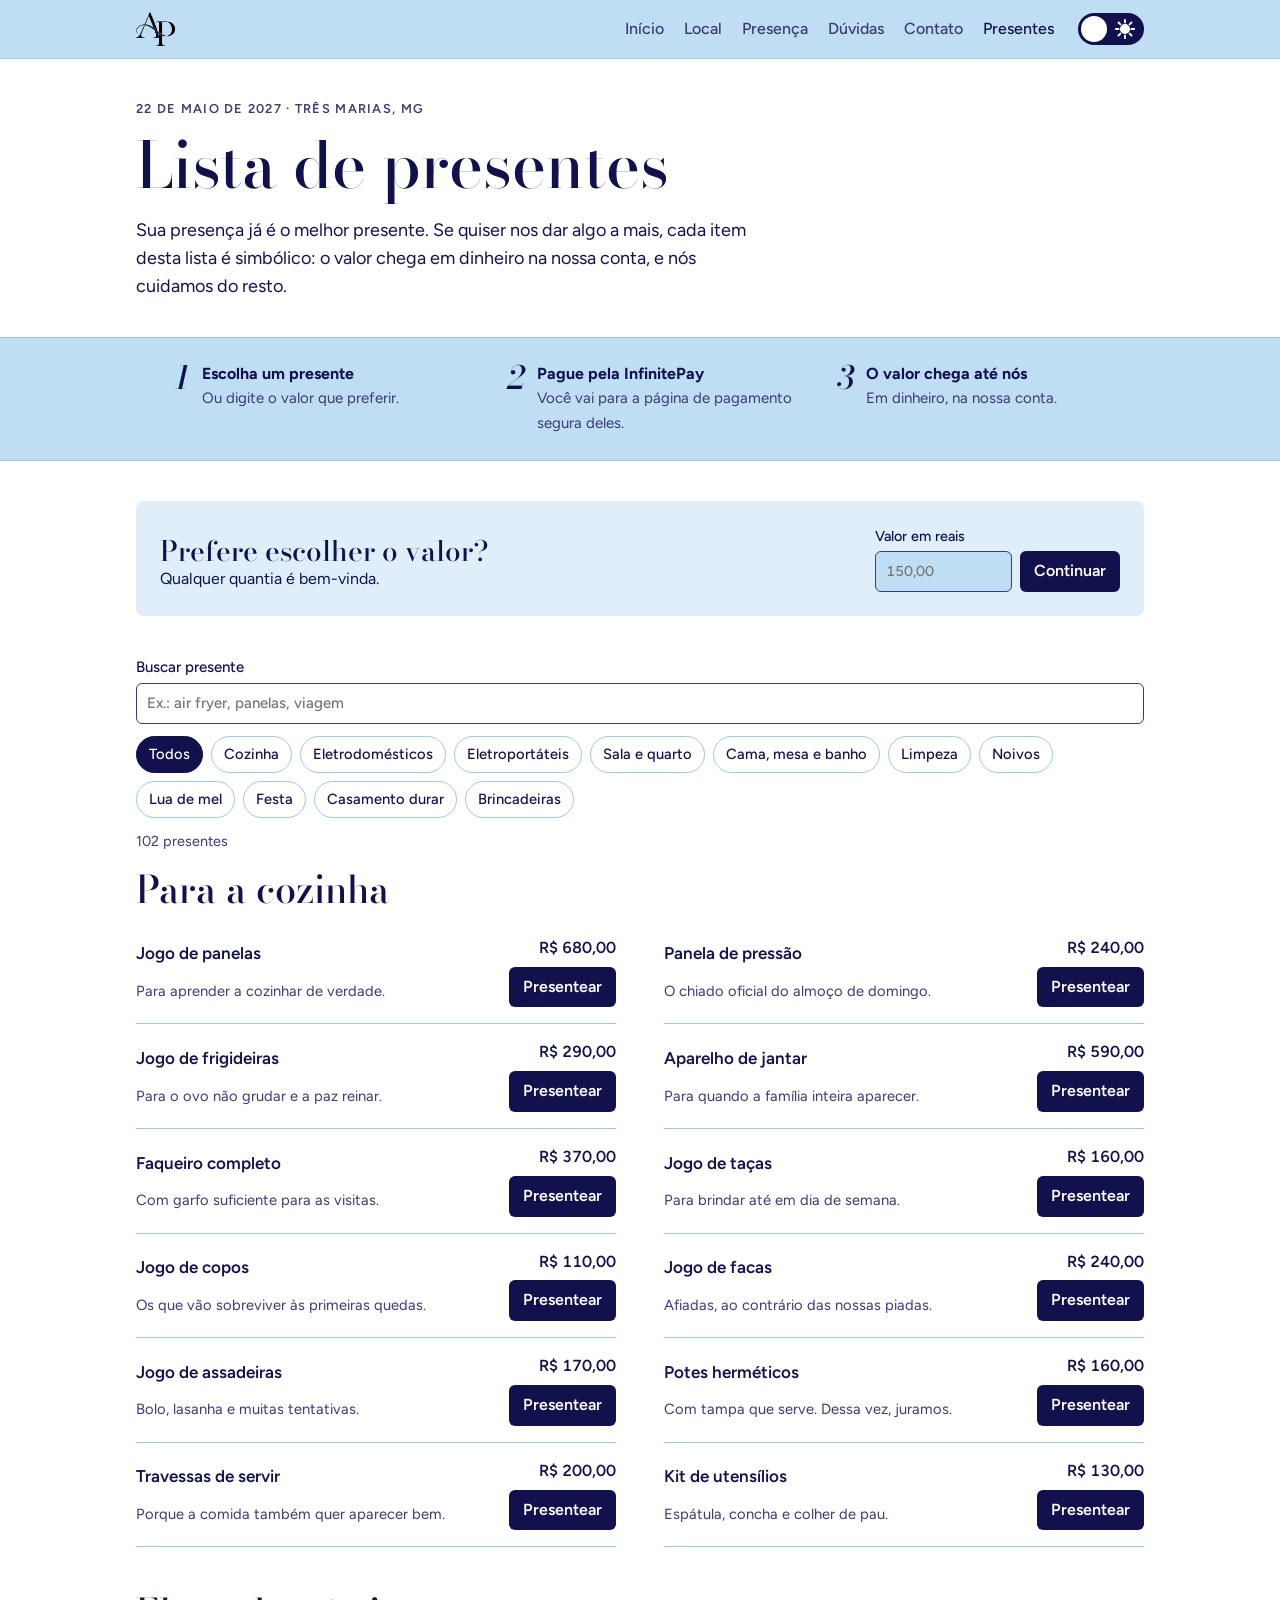
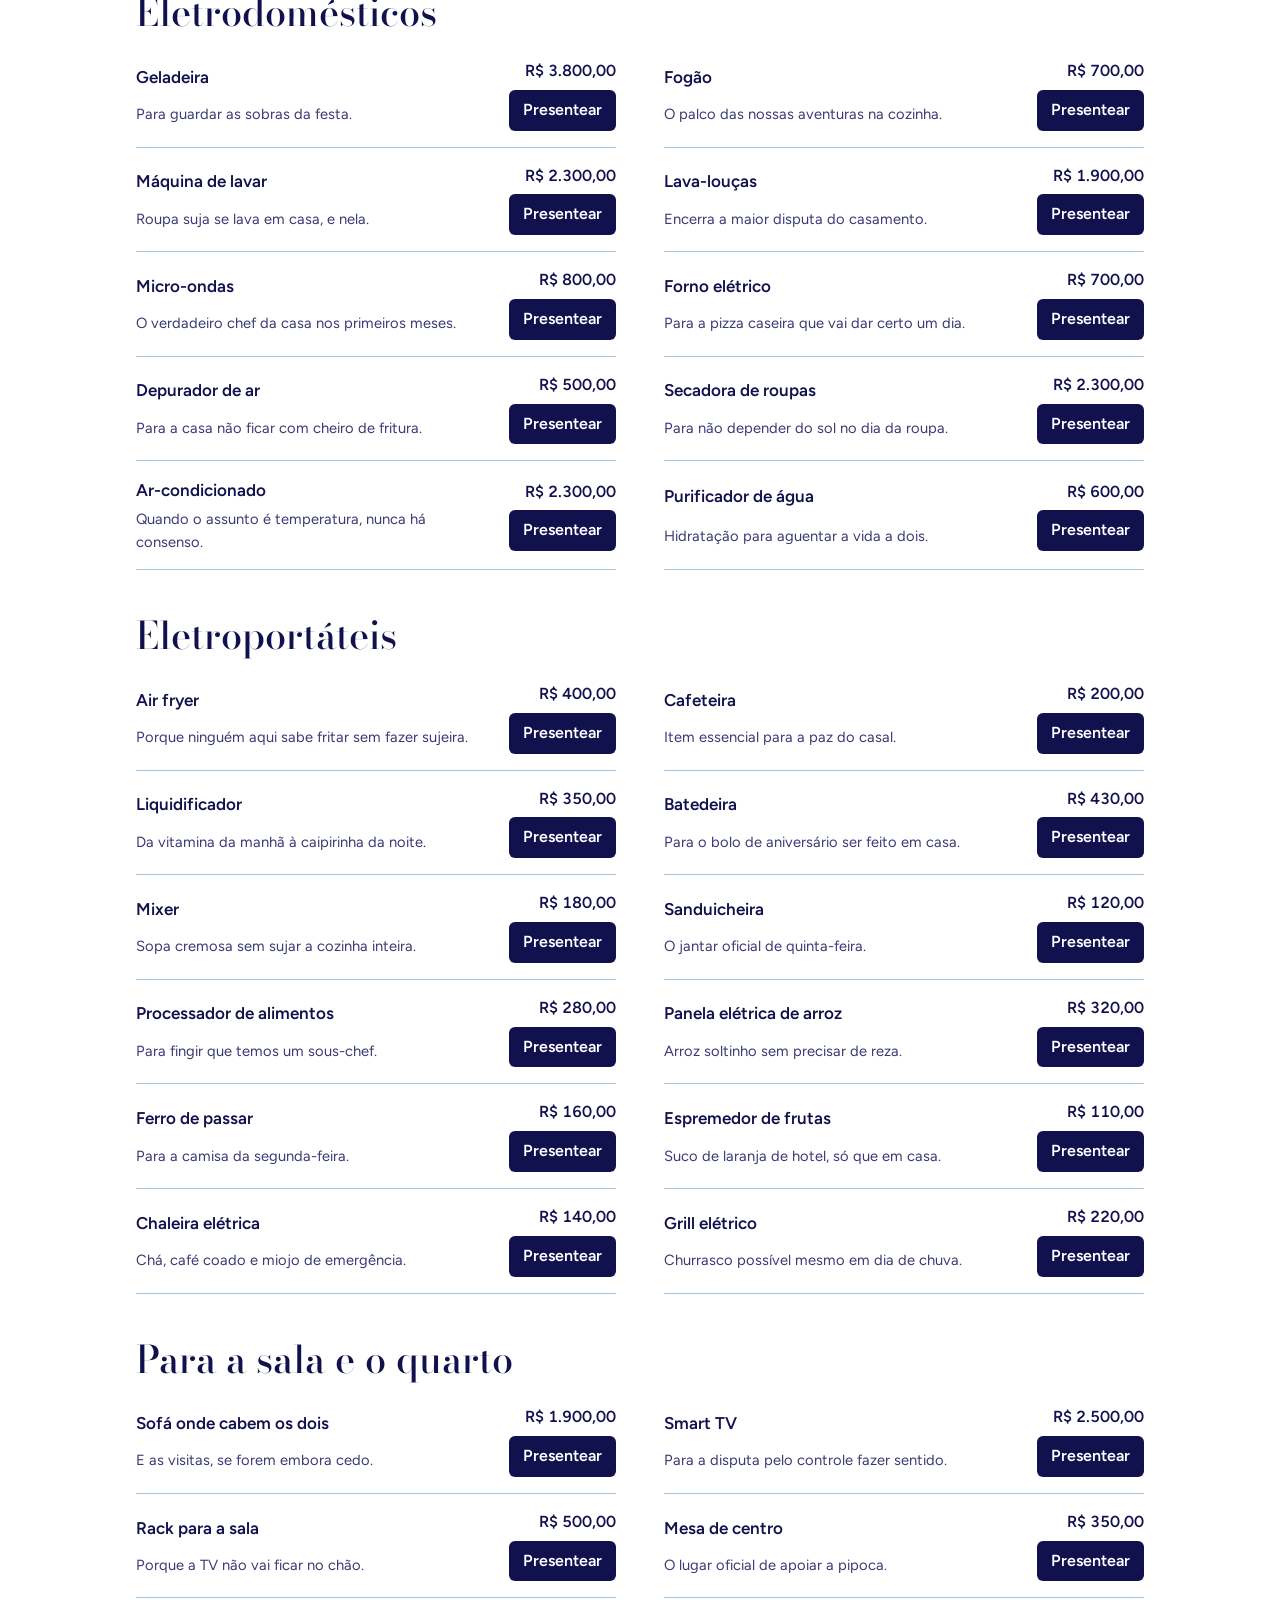
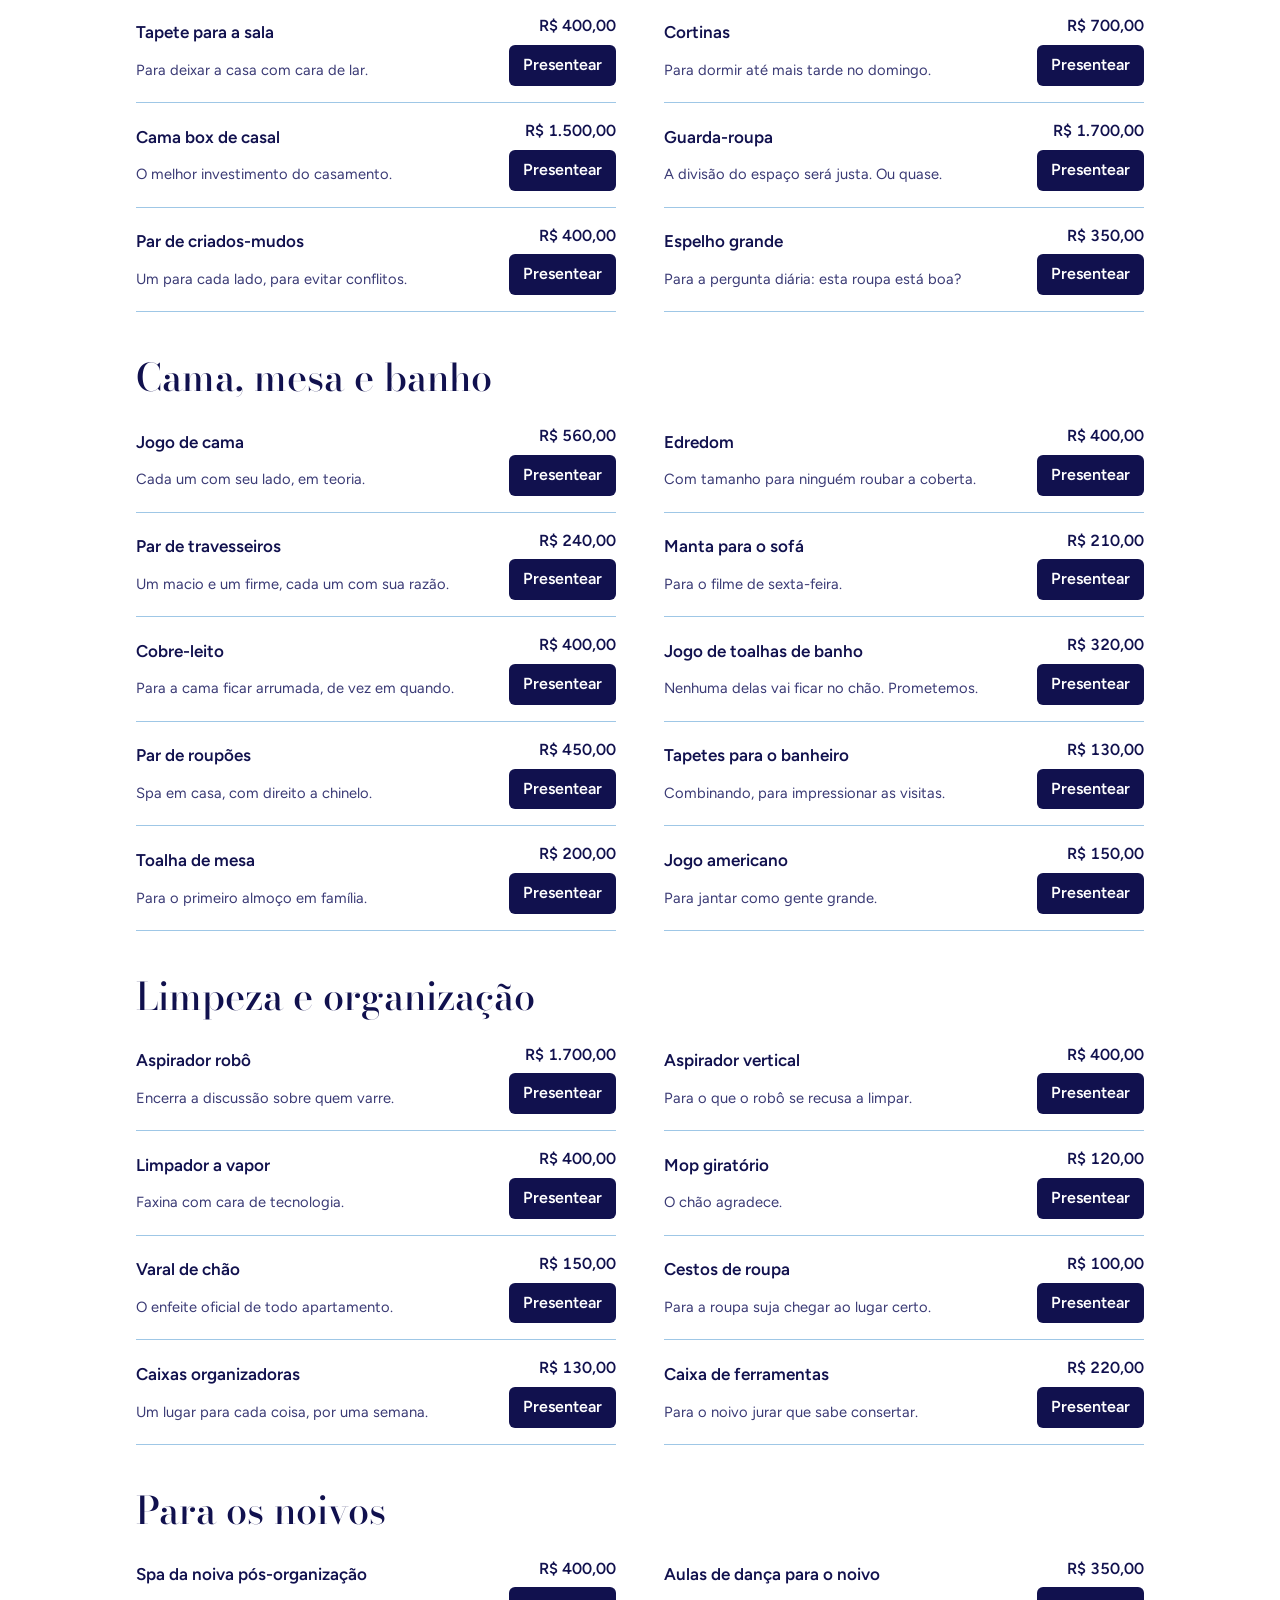
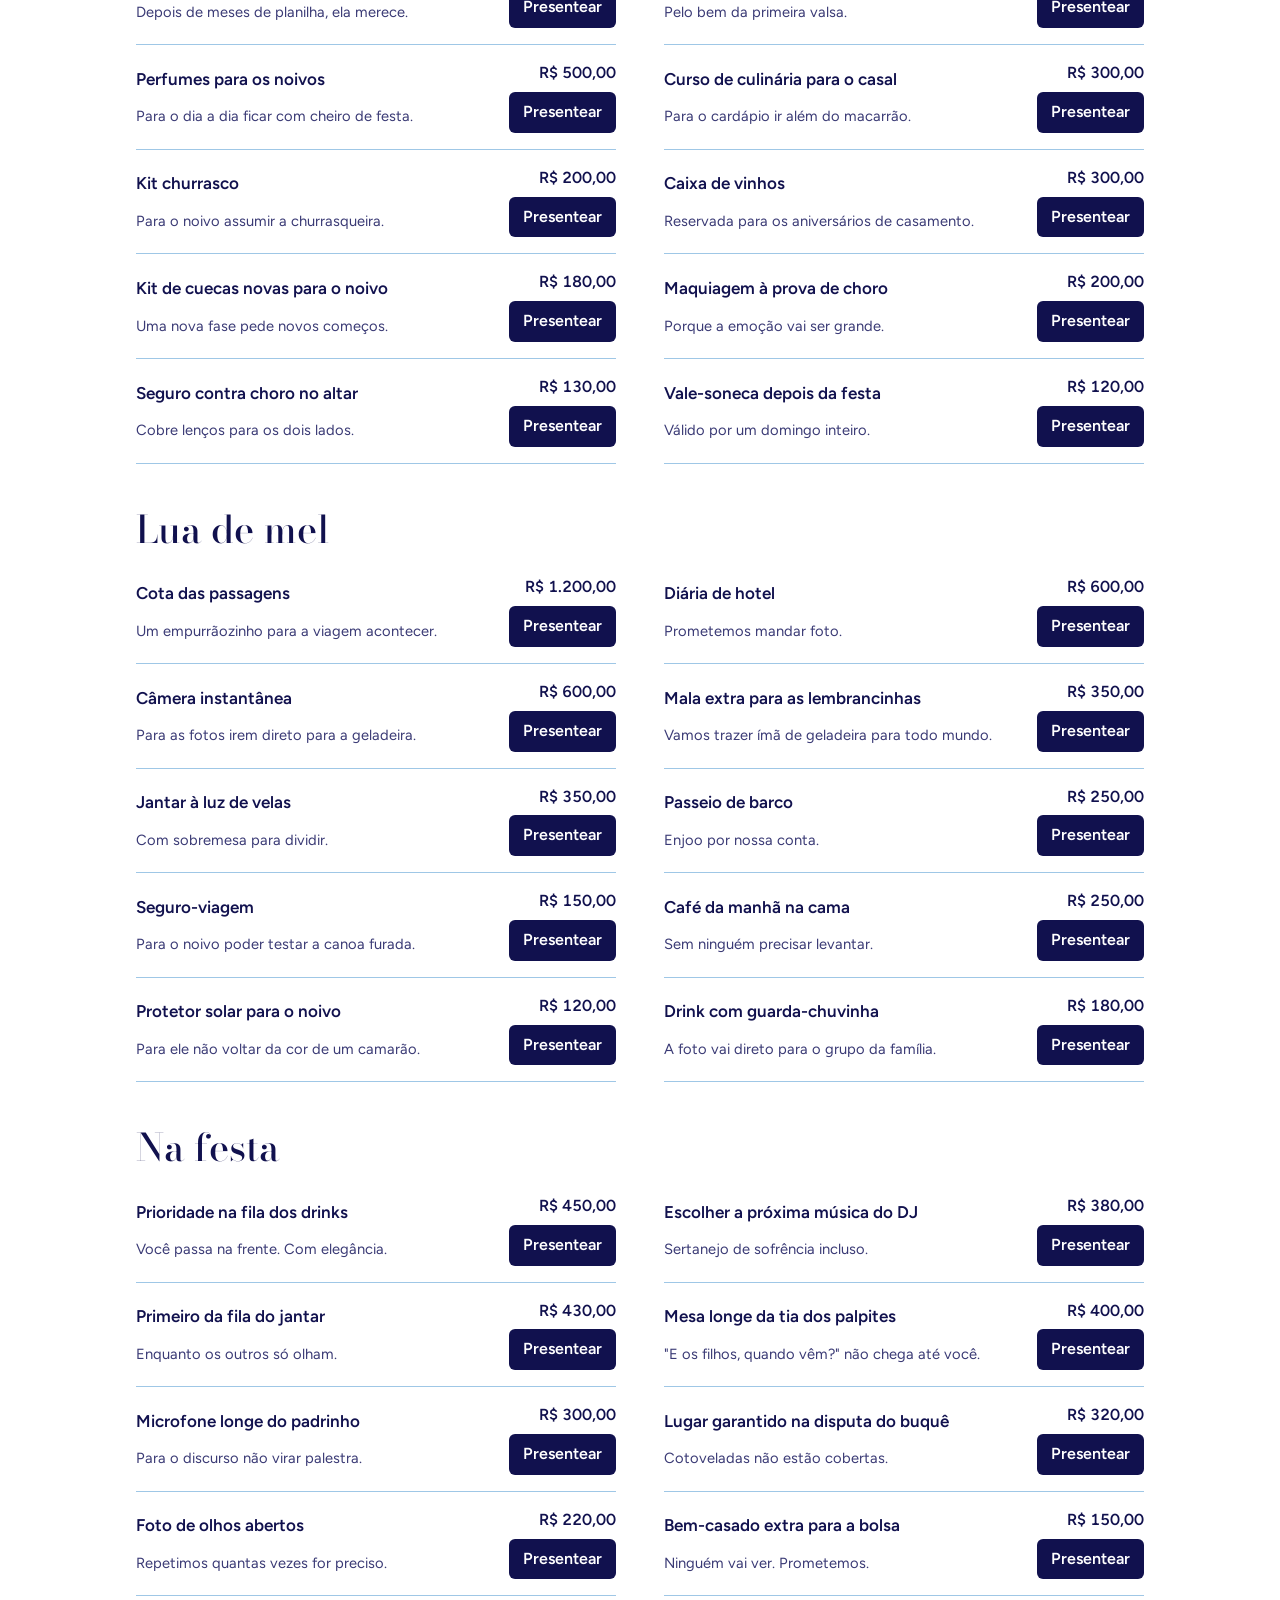
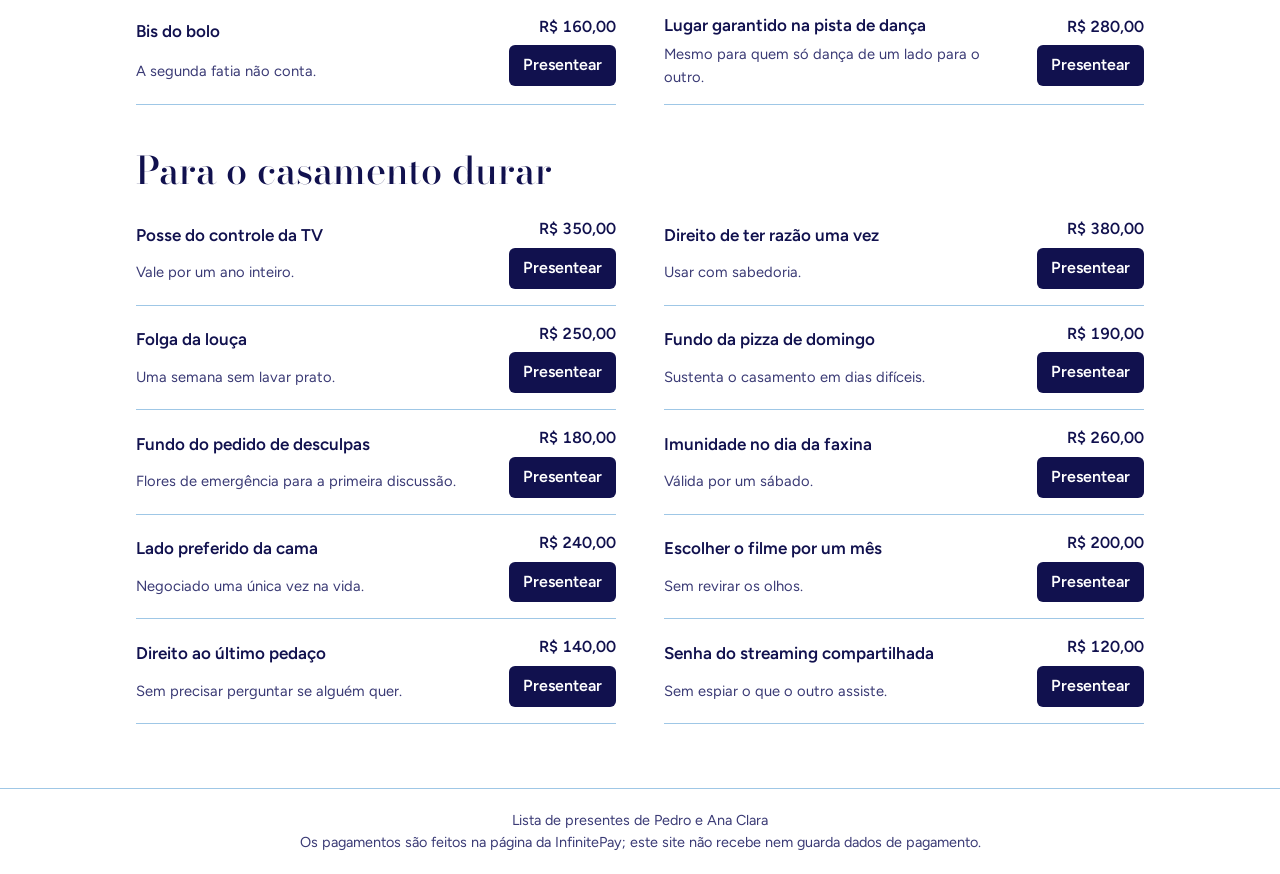
==== commit 60b0f249: "Adiciona a história do casal e ajusta o menu Co-Authored-By: Claude Opus 5.5 <noreply@anthropic.com>" ====
--- a/presentes.html
+++ b/presentes.html
@@ -33,7 +33,6 @@
     <div class="nav-links" id="menu-links">
       <a href="index.html">Início</a>
       <a href="index.html#local">Local</a>
-      <a href="index.html#hospedagem">Hospedagem</a>
       <a href="index.html#presenca">Presença</a>
       <a href="index.html#duvidas">Dúvidas</a>
       <a href="index.html#contato">Contato</a>
--- a/assets/css/style.css
+++ b/assets/css/style.css
@@ -181,7 +181,14 @@
 .foto img { display: block; width: 100%; height: 100%; object-fit: cover; }
 .foto.vazia { display: grid; place-items: center; color: var(--muted); font-size: .92rem; }
 
-.programa { list-style: none; margin: 20px 0 0; padding: 0; display: grid; grid-template-columns: repeat(3, minmax(0, 1fr)); gap: 24px; }
+.historia { display: grid; grid-template-columns: minmax(0, 7fr) minmax(0, 4fr); gap: 40px; align-items: start; }
+.historia-texto { display: grid; gap: 12px; }
+.marcos { list-style: none; margin: 0; padding: 0; display: grid; gap: 14px; border-left: 2px solid var(--cobalt); }
+.marcos li { display: grid; gap: 1px; padding-inline-start: 16px; }
+.marcos b { font: italic 500 1.25rem/1.2 var(--display); color: var(--cobalt); font-variant-numeric: tabular-nums; }
+.marcos span { color: var(--muted); font-size: .94rem; }
+
+.programa { list-style: none; margin: 20px 0 0; padding: 0; display: grid; grid-template-columns: repeat(4, minmax(0, 1fr)); gap: 24px; }
 .programa li { display: grid; align-content: start; gap: 2px; padding-block-start: 12px; border-top: 2px solid var(--cobalt); }
 .programa b { font: italic 500 1.75rem/1.2 var(--display); color: var(--cobalt); }
 .programa strong { font-size: 1.0625rem; }
@@ -201,7 +208,7 @@
 .mapa iframe { position: relative; display: block; width: 100%; height: 100%; border: 0; }
 
 .hospedagens { list-style: none; margin: 24px 0 0; padding: 0; display: grid; grid-template-columns: repeat(3, minmax(0, 1fr)); gap: 16px; }
-.hospedagens li { display: grid; grid-template-rows: auto 1fr auto auto; gap: 8px; justify-items: start; padding: 16px; border-radius: 8px; background: var(--bg); }
+.hospedagens li { display: grid; grid-template-rows: auto 1fr auto auto; gap: 8px; justify-items: start; padding: 16px; border-radius: 8px; background: var(--tint); }
 .hospedagens h3 { font-size: 1.0625rem; font-weight: 600; }
 .hospedagens p { color: var(--muted); font-size: .92rem; }
 .hospedagens .valor { color: var(--ink); text-decoration: none; }
@@ -260,11 +267,10 @@
   .steps ol, .gifts { grid-template-columns: minmax(0, 1fr); }
   .livre form { grid-template-columns: minmax(0, 1fr); }
   .secao .wrap { padding-block: 40px; }
-  .local, .contato, .presenca, .programa, .duvidas { grid-template-columns: minmax(0, 1fr); }
+  .local, .contato, .presenca, .programa, .duvidas, .historia, .hospedagens { grid-template-columns: minmax(0, 1fr); }
   .contato-pessoa { justify-items: start; }
 }
 @media (max-width: 760px) {
-  .hospedagens { grid-template-columns: minmax(0, 1fr); }
   .menu-botao {
     display: grid; place-items: center; width: 40px; height: 40px; padding: 0;
     border: 1px solid var(--line); border-radius: 6px; background: transparent; color: var(--ink); cursor: pointer;
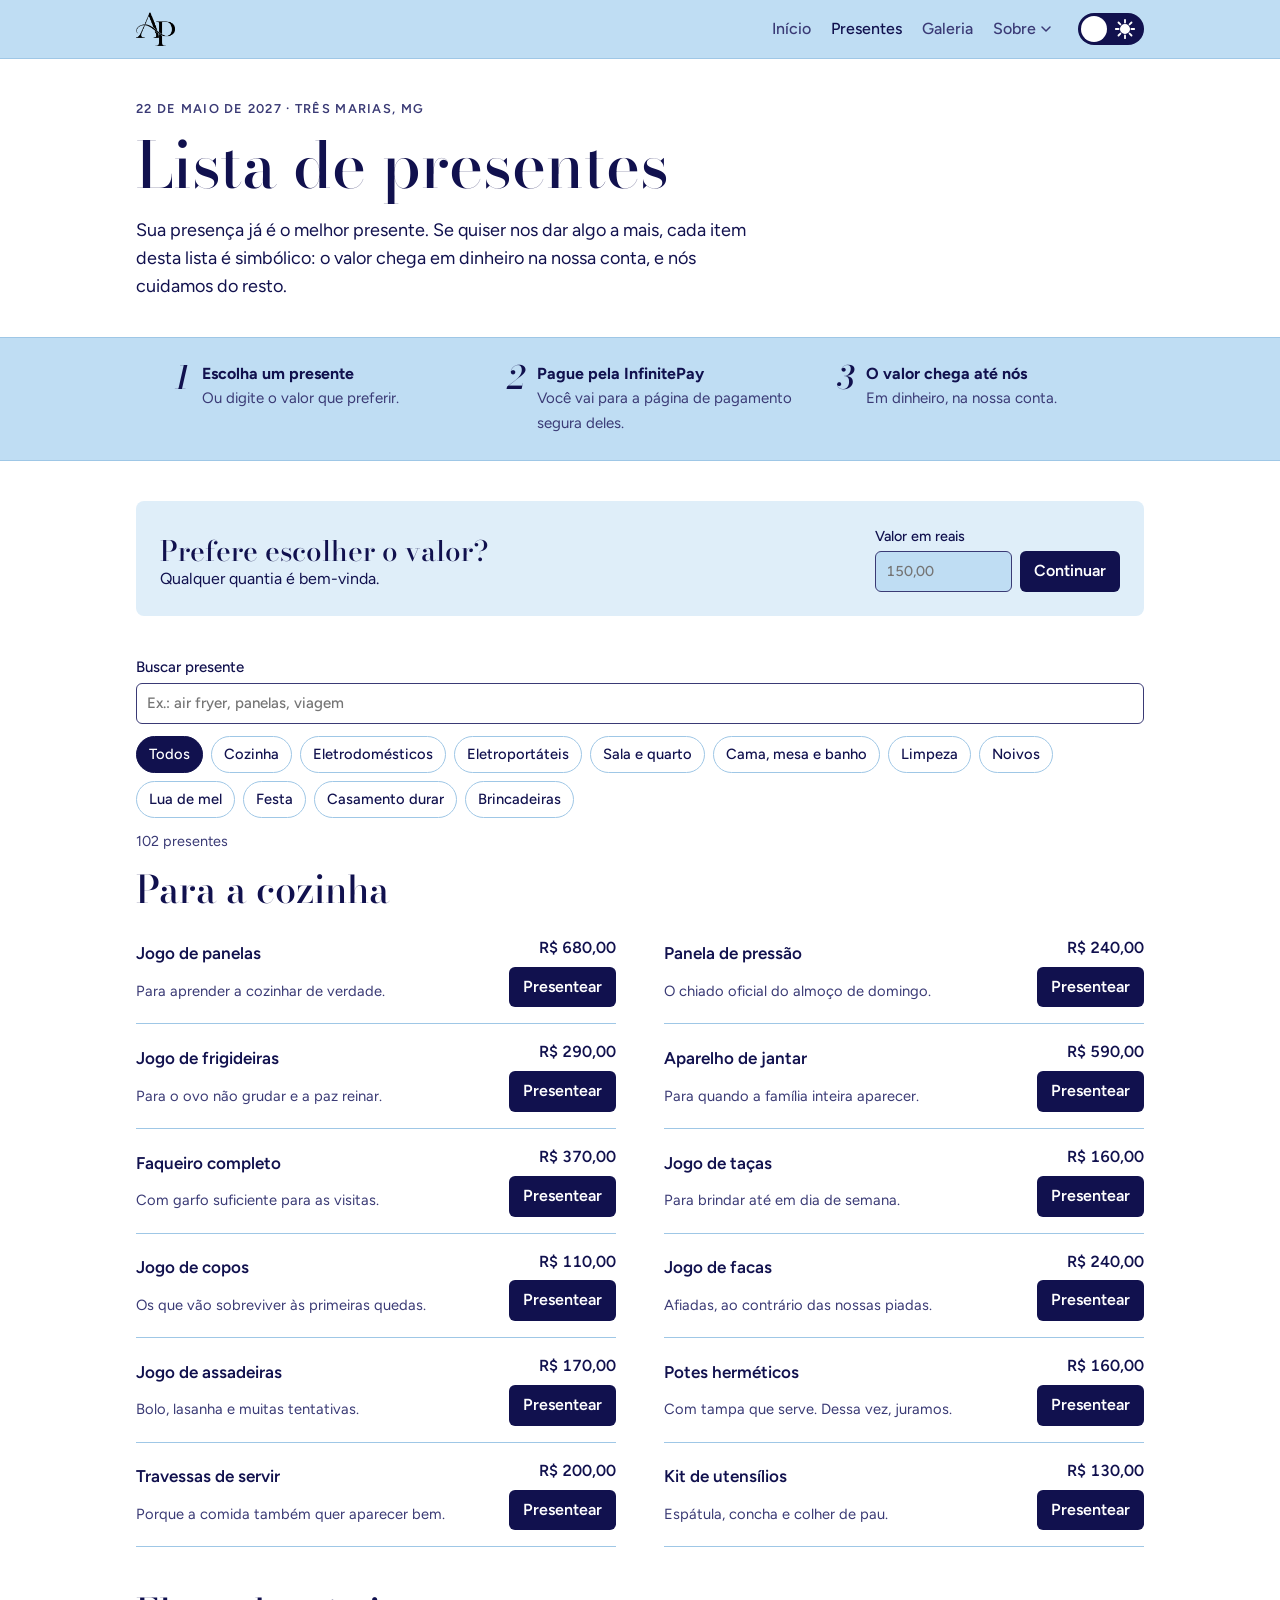
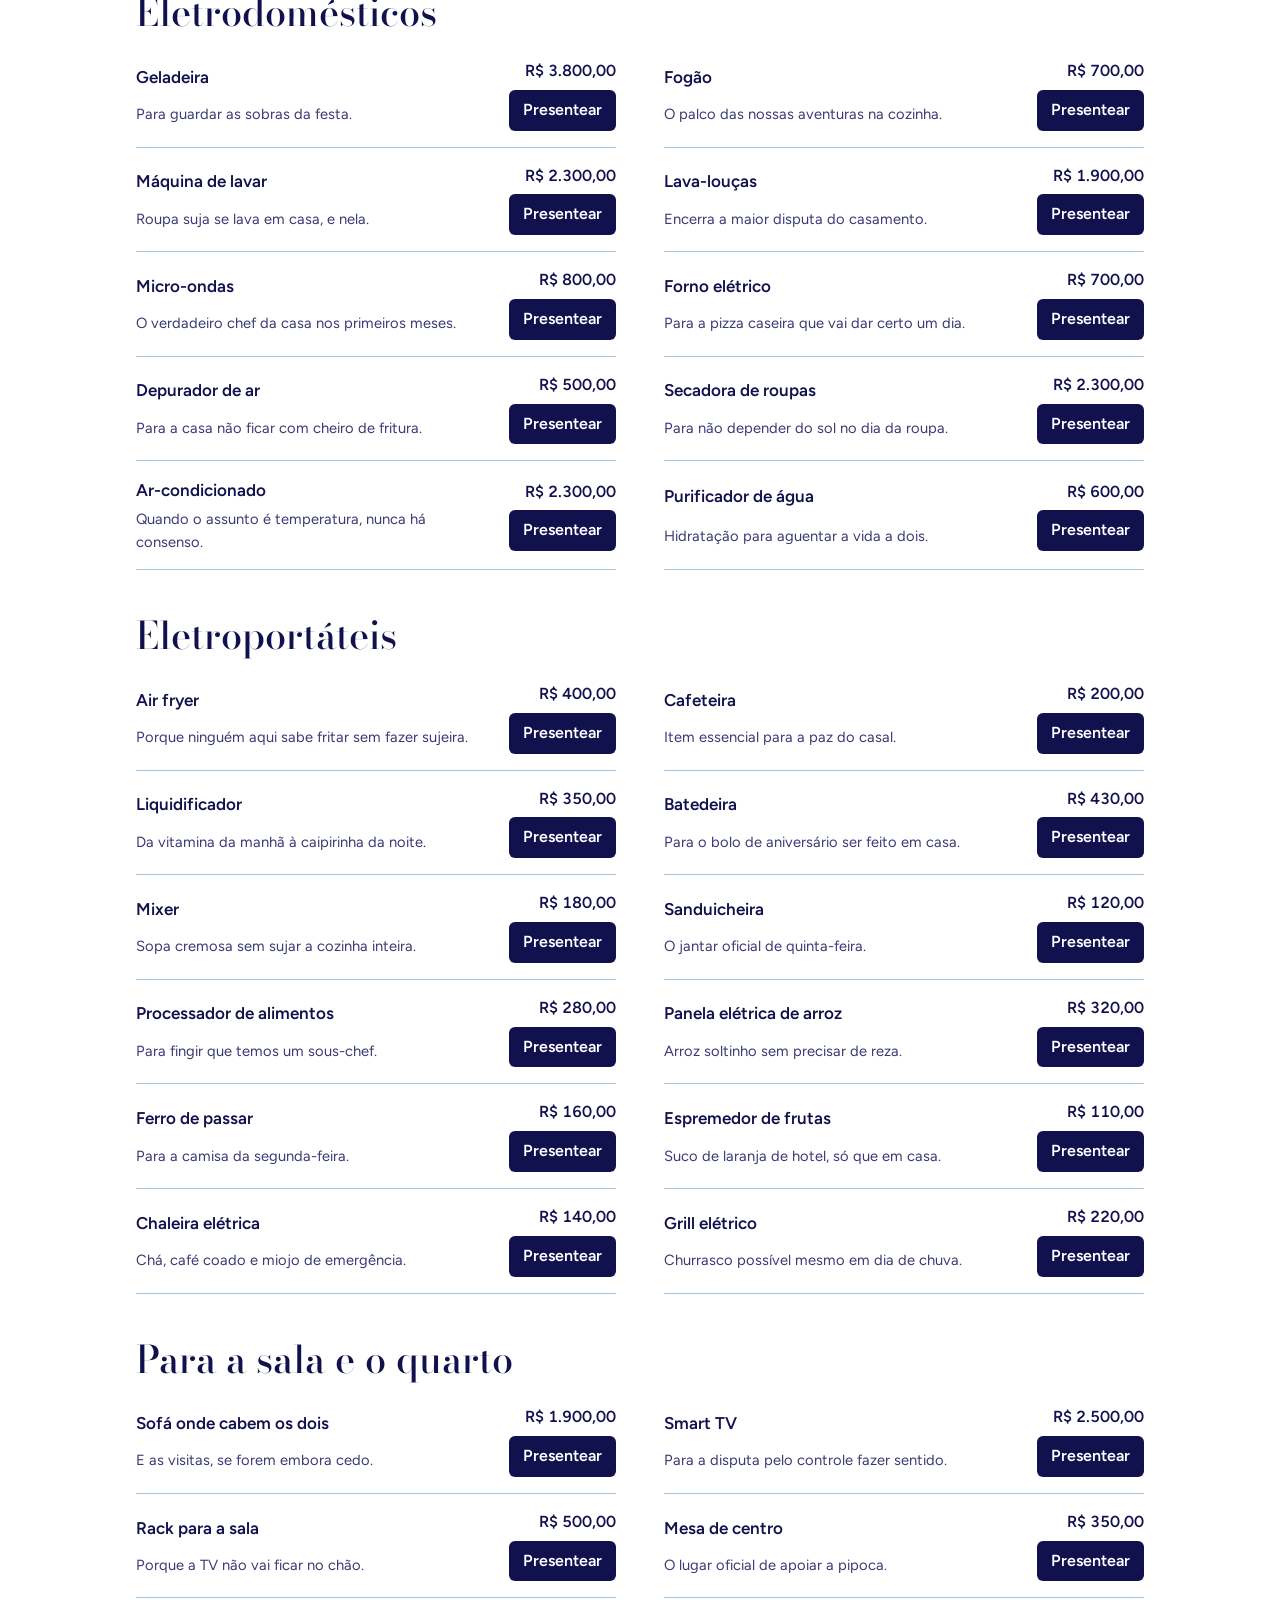
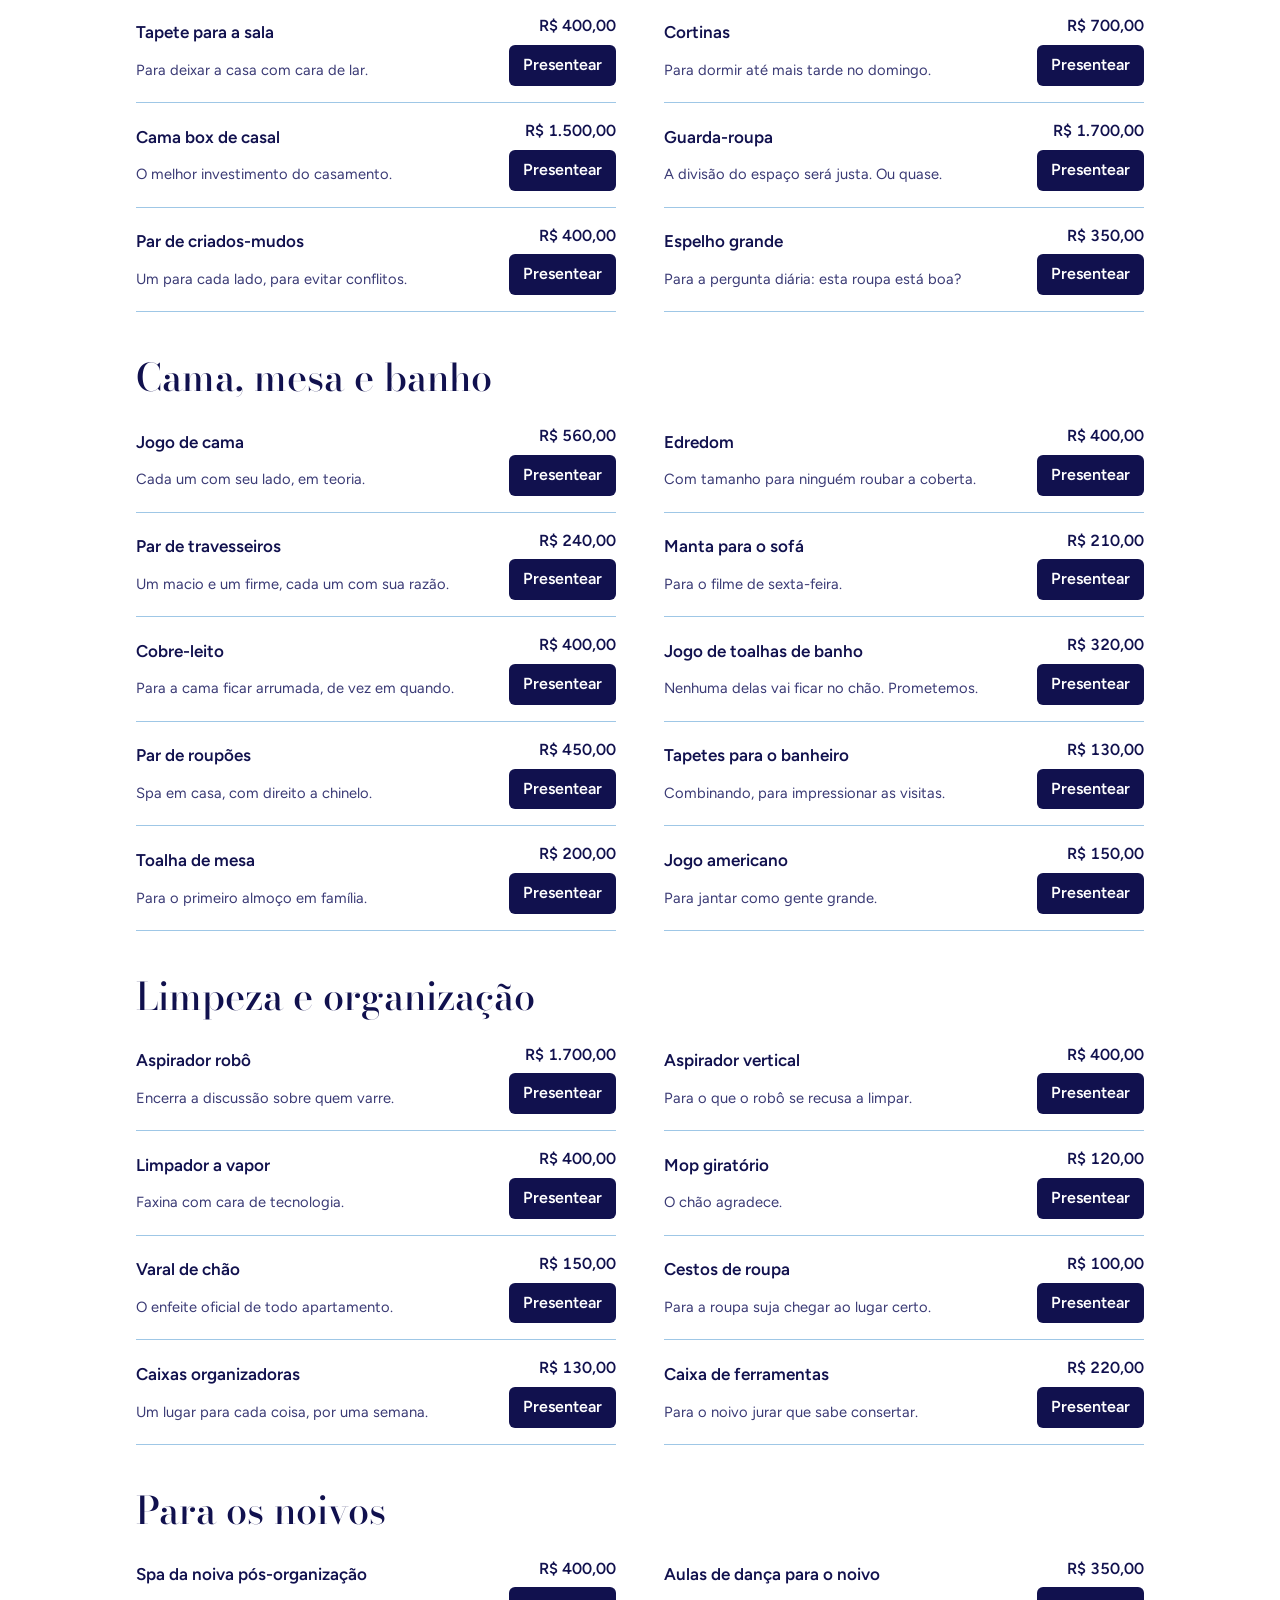
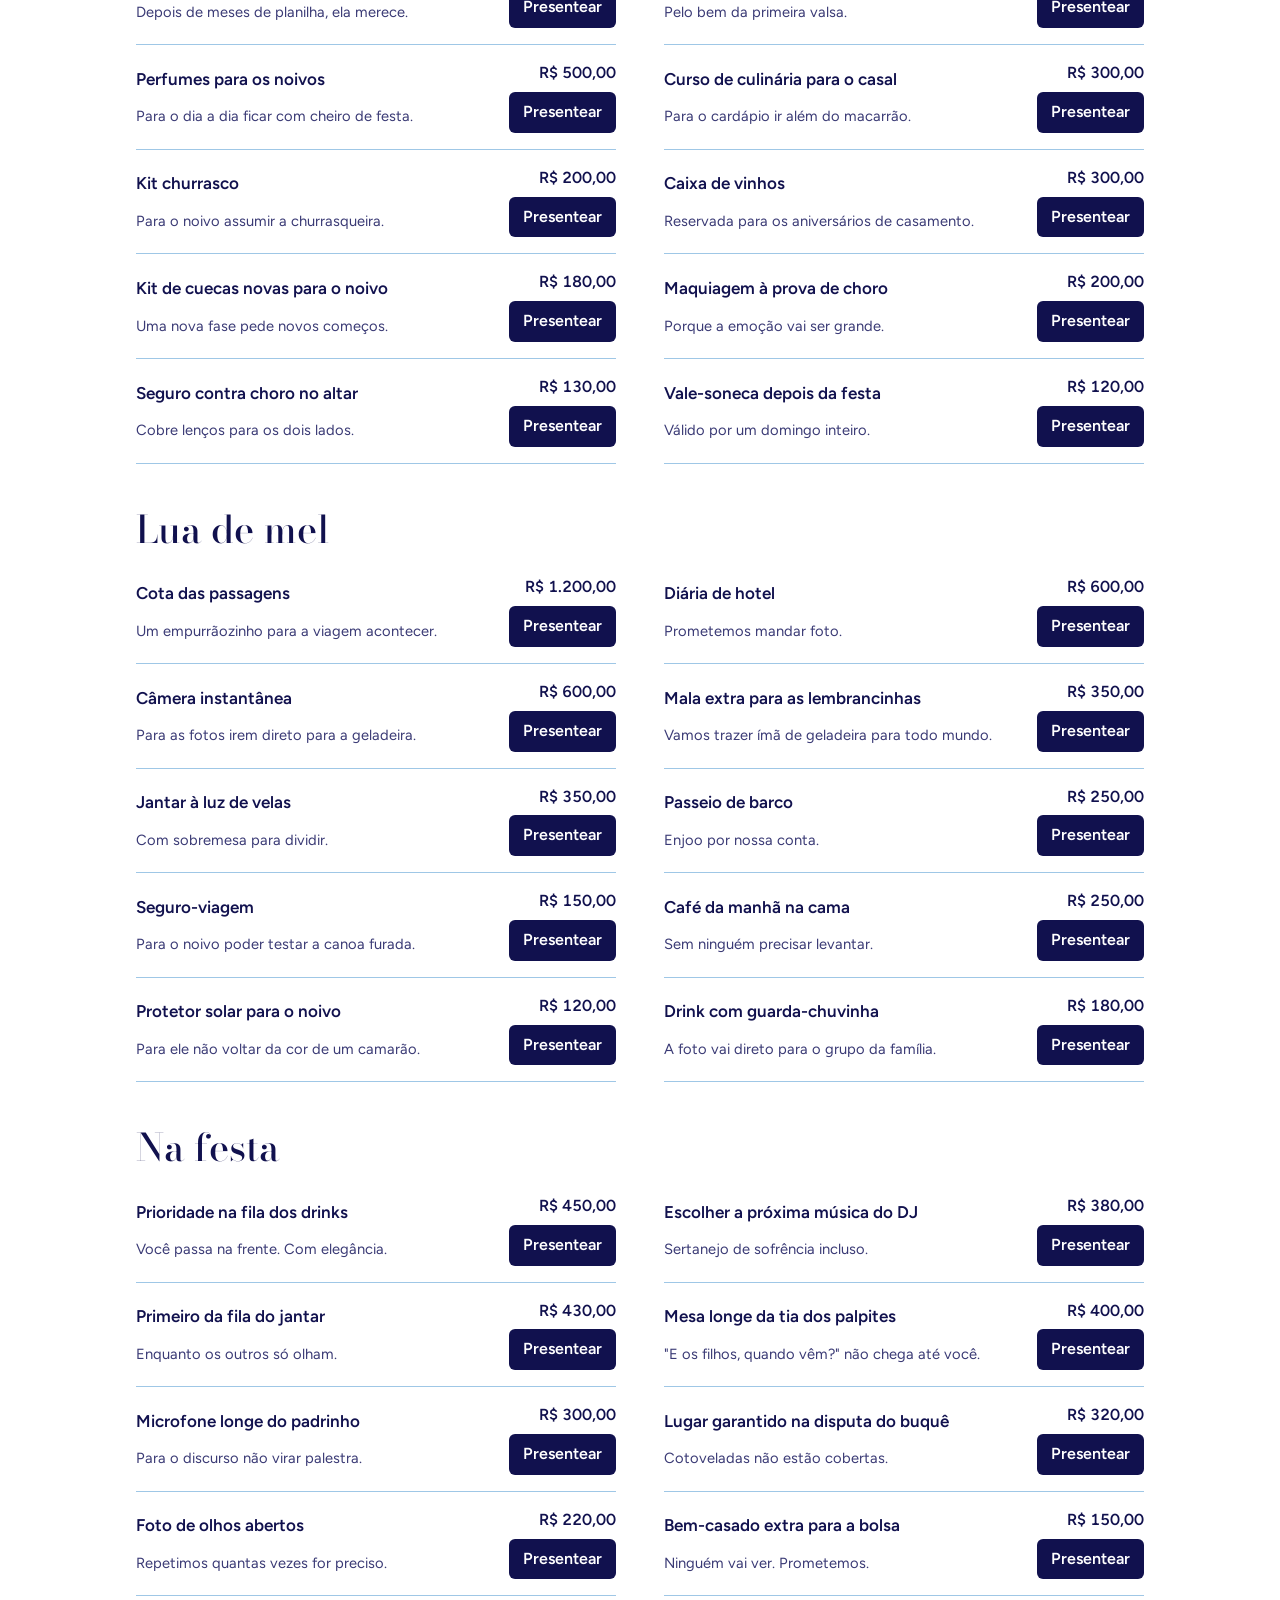
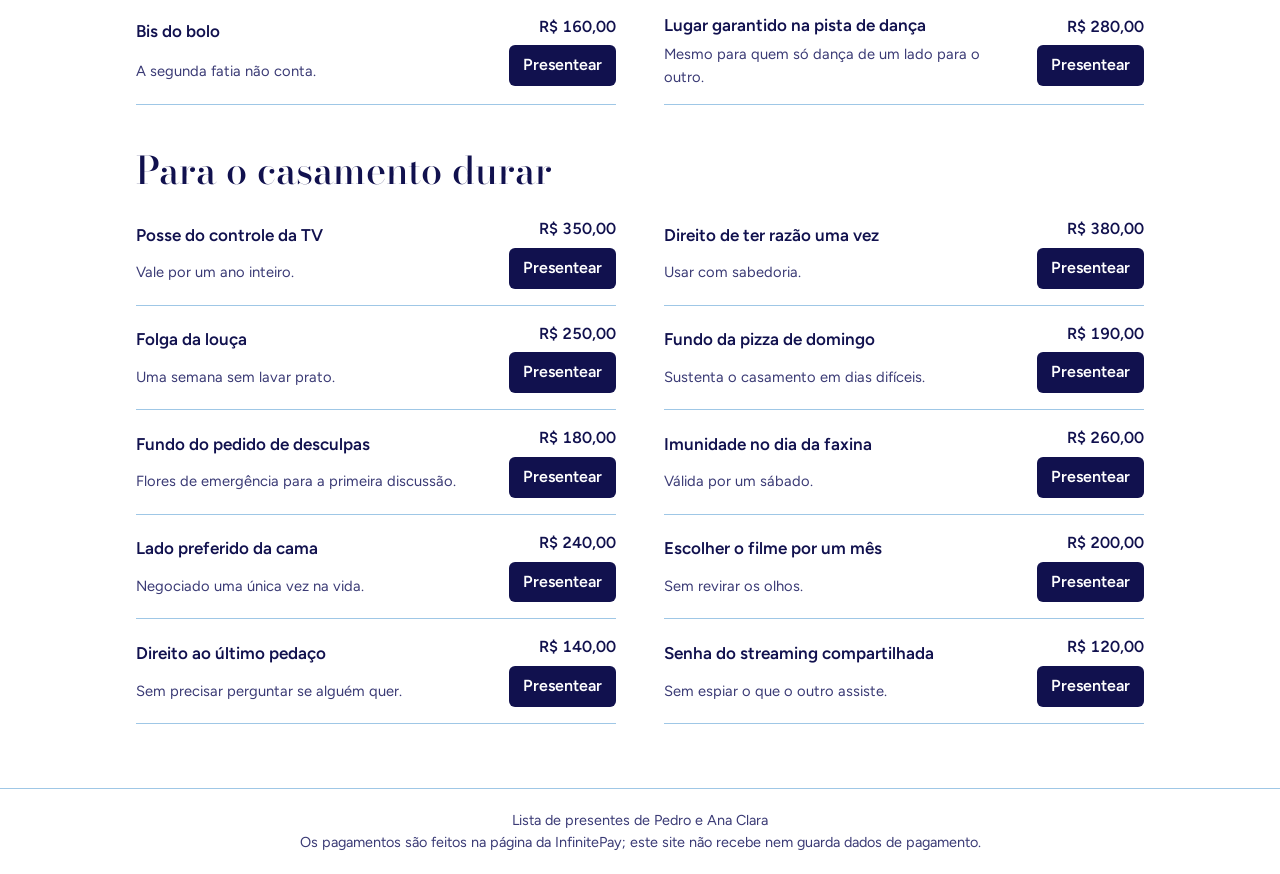
==== commit 6061aeb6: "Adiciona a galeria de fotos e o menu Sobre Co-Authored-By: Claude Opus 5.5 <noreply@anthropic.com>" ====
--- a/presentes.html
+++ b/presentes.html
@@ -30,13 +30,23 @@
 <nav class="nav" aria-label="Principal">
   <div class="wrap">
     <a class="marca" href="index.html"><img src="assets/img/logo.png" alt="Pedro e Ana Clara, página inicial" width="567" height="498"></a>
-    <div class="nav-links" id="menu-links">
+    <div class="nav-links">
       <a href="index.html">Início</a>
-      <a href="index.html#local">Local</a>
-      <a href="index.html#presenca">Presença</a>
-      <a href="index.html#duvidas">Dúvidas</a>
-      <a href="index.html#contato">Contato</a>
       <a href="presentes.html" aria-current="page">Presentes</a>
+      <a href="galeria.html">Galeria</a>
+      <div class="nav-sobre">
+        <button class="nav-sobre-botao" id="menu-botao" type="button" aria-expanded="false" aria-controls="menu-links">Sobre<svg viewBox="0 0 24 24" aria-hidden="true"><path d="M6 9l6 6 6-6"></path></svg></button>
+        <div class="nav-menu" id="menu-links">
+          <a href="index.html#historia">Nossa história</a>
+          <a href="index.html#mural">Mural de recados</a>
+          <a href="index.html#programacao">Programação</a>
+          <a href="index.html#local">Local</a>
+          <a href="index.html#hospedagem">Onde ficar</a>
+          <a href="index.html#presenca">Confirmar presença</a>
+          <a href="index.html#duvidas">Dúvidas</a>
+          <a href="index.html#contato">Contato</a>
+        </div>
+      </div>
     </div>
     <div class="nav-acoes">
       <button class="tema-botao" id="tema-botao" type="button" role="switch" aria-checked="false" aria-label="Modo escuro">
@@ -51,12 +61,6 @@
           <path d="M12 2v3M12 19v3M2 12h3M19 12h3M4.9 4.9 7 7M17 17l2.1 2.1M4.9 19.1 7 17M17 7l2.1-2.1"></path>
         </svg>
         <span class="tema-bola"></span>
-      </button>
-      <button class="menu-botao" id="menu-botao" type="button" aria-expanded="false" aria-controls="menu-links" aria-label="Abrir menu">
-        <svg viewBox="0 0 24 24" aria-hidden="true">
-          <path class="abre" d="M4 7h16M4 12h16M4 17h16"></path>
-          <path class="fecha" d="M6 6l12 12M18 6 6 18"></path>
-        </svg>
       </button>
     </div>
   </div>
--- a/assets/css/style.css
+++ b/assets/css/style.css
@@ -144,9 +144,8 @@
   position: sticky; top: 0; z-index: 10; padding-top: env(safe-area-inset-top, 0px);
   border-bottom: 1px solid var(--line); background: var(--surface);
 }
-.nav .wrap { display: flex; align-items: center; gap: 4px 24px; padding-block: 12px; }
+.nav .wrap { position: relative; display: flex; align-items: center; gap: 4px 24px; padding-block: 12px; }
 .nav-acoes { display: flex; align-items: center; gap: 12px; }
-.menu-botao { display: none; }
 .marca { display: block; margin-inline-end: auto; }
 .marca img { display: block; width: auto; height: 34px; filter: var(--logo-filtro); }
 .nav-links { display: flex; flex-wrap: wrap; align-items: center; gap: 4px 20px; }
@@ -164,8 +163,22 @@
 .tema-icone.sol { right: 8px; stroke: var(--cobalt-ink); stroke-width: 2; stroke-linecap: round; }
 .tema-botao[aria-checked="true"] .lua { display: block; }
 .tema-botao[aria-checked="true"] .sol { display: none; }
-.nav-links a { color: var(--muted); font-weight: 500; text-decoration: none; padding-block: 4px; }
-.nav-links a:hover, .nav-links a[aria-current="page"] { color: var(--cobalt); }
+.nav-links > a, .nav-sobre-botao { color: var(--muted); font-weight: 500; text-decoration: none; padding-block: 4px; }
+.nav-links > a:hover, .nav-links > a[aria-current="page"], .nav-sobre-botao:hover, .nav-sobre-botao[aria-expanded="true"] { color: var(--cobalt); }
+.nav-sobre { position: relative; }
+.nav-sobre-botao { display: inline-flex; align-items: center; gap: 2px; padding-inline: 0; border: 0; background: none; font: inherit; font-weight: 500; cursor: pointer; }
+.nav-sobre-botao svg { width: 16px; height: 16px; fill: none; stroke: currentColor; stroke-width: 2.25; stroke-linecap: round; stroke-linejoin: round; }
+.nav-sobre-botao[aria-expanded="true"] svg { transform: rotate(180deg); }
+/* No computador, o menu abre como uma caixa sob o Sobre. No celular, ocupa a largura toda. */
+.nav-menu {
+  display: none; position: absolute; top: calc(100% + 14px); right: -16px;
+  width: 260px; padding: 4px 16px 8px; border: 1px solid var(--line); border-top: 0; border-radius: 0 0 8px 8px;
+  background: var(--surface); box-shadow: 0 12px 24px rgb(17 17 78 / .18);
+}
+.nav-menu.aberto { display: grid; }
+.nav-menu a { padding-block: 10px; color: var(--muted); font-weight: 500; text-decoration: none; }
+.nav-menu a + a { border-top: 1px solid var(--line); }
+.nav-menu a:hover { color: var(--cobalt); }
 
 .hero.curto .wrap { grid-template-columns: minmax(0, 1fr); padding-block: 40px 36px; }
 .hero.curto h1 { font-size: clamp(2.5rem, 7vw, 4rem); }
@@ -187,6 +200,9 @@
 .marcos li { display: grid; gap: 1px; padding-inline-start: 16px; }
 .marcos b { font: italic 500 1.25rem/1.2 var(--display); color: var(--cobalt); font-variant-numeric: tabular-nums; }
 .marcos span { color: var(--muted); font-size: .94rem; }
+.marcos .destaque { margin-inline-start: -2px; padding-block: 14px; border-radius: 0 8px 8px 0; background: var(--cobalt); }
+.marcos .destaque b { font-size: 1.75rem; font-weight: 700; color: var(--cobalt-ink); }
+.marcos .destaque span { color: var(--cobalt-ink); font-weight: 600; }
 
 .programa { list-style: none; margin: 20px 0 0; padding: 0; display: grid; grid-template-columns: repeat(4, minmax(0, 1fr)); gap: 24px; }
 .programa li { display: grid; align-content: start; gap: 2px; padding-block-start: 12px; border-top: 2px solid var(--cobalt); }
@@ -216,22 +232,28 @@
 .presenca { display: grid; grid-template-columns: minmax(0, 5fr) minmax(0, 7fr); gap: 40px; align-items: start; }
 .presenca-area { display: grid; gap: 12px; padding: 24px; border-radius: 8px; background: var(--tint); }
 #presenca-whatsapp { display: grid; gap: 12px; justify-items: start; }
-#presenca-form { display: grid; gap: 16px; }
-#presenca-form label, #presenca-form legend { font-size: .94rem; font-weight: 500; }
-#presenca-form > label { display: grid; gap: 4px; }
-#presenca-acompanhantes { display: grid; gap: 10px; }
-#presenca-acompanhantes p { font-size: .94rem; font-weight: 500; }
-.acompanhante { display: grid; grid-template-columns: minmax(0, 3fr) minmax(0, 2fr); gap: 10px; }
-#presenca-acompanhantes label { display: grid; gap: 4px; color: var(--muted); }
+#presenca-busca, #presenca-form, #mural-form { display: grid; gap: 16px; }
+#presenca-busca label, #presenca-form label, #presenca-form legend, #mural-form label { font-size: .94rem; font-weight: 500; }
+#presenca-busca > label, #presenca-form > label, #mural-form > label { display: grid; gap: 4px; }
 #presenca-form fieldset { display: flex; flex-wrap: wrap; gap: 8px 20px; margin: 0; padding: 0; border: 0; }
 #presenca-form legend { padding: 0; margin-block-end: 6px; }
 #presenca-form .opcao { display: flex; align-items: center; gap: 6px; font-weight: 400; }
-#presenca-form input:not([type="radio"]), #presenca-form textarea, #presenca-form select {
+#presenca-busca input, #presenca-form input:not([type="checkbox"]), #presenca-form textarea, #mural-form input, #mural-form textarea, #galeria-nome {
   width: 100%; min-height: 40px; padding: 8px 10px; border-radius: 6px; font-weight: 400;
   border: 1px solid var(--muted); background: var(--bg); resize: vertical;
 }
-#presenca-form input[type="radio"] { width: 18px; height: 18px; margin: 0; accent-color: var(--cobalt); }
-#presenca-form .btn { justify-self: start; }
+#presenca-form input[type="checkbox"] { width: 18px; height: 18px; margin: 0; accent-color: var(--cobalt); }
+#presenca-busca .btn, #presenca-form .btn, #mural-form .btn { justify-self: start; }
+.presenca-pessoas, .presenca-grupos { display: grid; gap: 8px; }
+.presenca-grupo { padding: 10px 12px; border: 1px solid var(--cobalt); border-radius: 8px; background: transparent; color: inherit; font: inherit; text-align: left; cursor: pointer; }
+.presenca-voltar { justify-self: start; padding: 0; border: 0; background: none; color: inherit; font: inherit; font-size: .94rem; text-decoration: underline; cursor: pointer; }
+.mural { display: grid; grid-template-columns: minmax(0, 7fr) minmax(0, 5fr); gap: 40px; align-items: start; }
+.mural-recados { display: grid; gap: 12px; }
+.mural-vazio { color: var(--muted); font-style: italic; }
+.mural-lista { list-style: none; margin: 8px 0 0; padding: 0; display: grid; gap: 12px; max-height: 520px; overflow-y: auto; }
+.mural-lista li { display: grid; gap: 6px; padding: 14px 16px; border-radius: 8px; background: var(--tint); }
+.mural-lista p { overflow-wrap: anywhere; }
+.mural-lista strong { color: var(--cobalt); font-size: .92rem; }
 .presenca-robo { position: absolute; left: -9999px; width: 1px; height: 1px; overflow: hidden; }
 .presenca-sucesso { font: italic 500 1.5rem/1.3 var(--display); color: var(--cobalt); }
 
@@ -261,37 +283,78 @@
 .topo-botao:hover { filter: brightness(1.12); }
 .topo-botao svg { width: 22px; height: 22px; fill: none; stroke: currentColor; stroke-width: 2.25; stroke-linecap: round; stroke-linejoin: round; }
 
+.hero.galeria-topo .wrap { grid-template-columns: minmax(0, 1fr) minmax(0, 26em); gap: 40px; align-items: center; }
+.galeria-envio { display: grid; gap: 16px; padding: 24px; border-radius: 8px; background: var(--tint); }
+.galeria-envio[hidden] { display: none; }
+.galeria-envio h2 { font-size: 1.75rem; }
+.galeria-envio > label:not(.btn) { display: grid; gap: 4px; font-size: .94rem; font-weight: 500; }
+.galeria-escolher { justify-self: start; }
+.galeria-escolher.desativado { opacity: .6; pointer-events: none; }
+.galeria-arquivos { position: absolute; width: 1px; height: 1px; opacity: 0; pointer-events: none; }
+.galeria-escolher:has(+ .galeria-arquivos:focus-visible) { outline: 2px solid var(--cobalt); outline-offset: 3px; }
+.galeria-status { font-weight: 500; }
+.galeria { display: grid; gap: 20px; }
+.galeria-vazia, .galeria-aviso { color: var(--muted); font-style: italic; }
+.galeria-aviso { font-size: 1.125rem; }
+.galeria-fotos { list-style: none; margin: 0; padding: 0; columns: 3 220px; column-gap: 12px; }
+.galeria-fotos li { break-inside: avoid; margin-block-end: 12px; }
+.galeria-fotos button { display: block; width: 100%; padding: 0; border: 0; border-radius: 8px; overflow: hidden; background: var(--tint); cursor: zoom-in; }
+.galeria-fotos img { display: block; width: 100%; height: auto; min-height: 120px; }
+dialog.foto-dialog { width: min(1100px, calc(100vw - 32px)); padding: 16px; }
+.foto-dialog[open] { display: grid; gap: 12px; }
+.foto-dialog img { display: block; width: 100%; max-height: calc(100dvh - 140px); object-fit: contain; border-radius: 6px; background: var(--tint); }
+.foto-acoes { display: flex; flex-wrap: wrap; gap: 8px 16px; align-items: center; justify-content: space-between; }
+.foto-autor { color: var(--muted); font-size: .94rem; }
+.foto-botoes { display: flex; flex-wrap: wrap; gap: 8px; }
+.foto-botoes .btn[aria-label] { min-width: 44px; font-size: 1.25rem; }
+
+/* Em telas estreitas, o envio de fotos desce para baixo do título e tudo fica centralizado. */
+@media (max-width: 900px) {
+  .hero.galeria-topo .wrap { grid-template-columns: minmax(0, 1fr); justify-items: center; text-align: center; }
+  .galeria-topo .lead { margin-inline: auto; }
+  .galeria-envio { width: min(100%, 26em); justify-items: center; }
+  .galeria-envio > label:not(.btn) { width: 100%; }
+  .galeria-escolher { justify-self: center; }
+}
+
 @media (max-width: 760px) {
   .hero .wrap { grid-template-columns: minmax(0, 1fr); gap: 28px; padding-block: 36px 32px; }
   .arch { aspect-ratio: 3 / 1; border-radius: 8px; }
   .steps ol, .gifts { grid-template-columns: minmax(0, 1fr); }
   .livre form { grid-template-columns: minmax(0, 1fr); }
   .secao .wrap { padding-block: 40px; }
-  .local, .contato, .presenca, .programa, .duvidas, .historia, .hospedagens { grid-template-columns: minmax(0, 1fr); }
+  .local, .contato, .presenca, .programa, .duvidas, .historia, .hospedagens, .mural { grid-template-columns: minmax(0, 1fr); }
   .contato-pessoa { justify-items: start; }
 }
 @media (max-width: 760px) {
-  .menu-botao {
-    display: grid; place-items: center; width: 40px; height: 40px; padding: 0;
-    border: 1px solid var(--line); border-radius: 6px; background: transparent; color: var(--ink); cursor: pointer;
-  }
-  .menu-botao svg { width: 24px; height: 24px; fill: none; stroke: currentColor; stroke-width: 2; stroke-linecap: round; }
-  .menu-botao .fecha, .menu-botao[aria-expanded="true"] .abre { display: none; }
-  .menu-botao[aria-expanded="true"] .fecha { display: block; }
-  .nav-links {
-    display: none; position: absolute; top: 100%; left: 0; right: 0;
+  .nav .wrap { gap: 4px 14px; }
+  .nav-links { gap: 4px 14px; }
+  /* No celular, o tema vira um botão redondo que mostra só o ícone do tema atual. */
+  .tema-botao { width: 40px; height: 40px; border-radius: 50%; }
+  .tema-bola { display: none; }
+  .tema-icone, .tema-icone.lua, .tema-icone.sol { top: 50%; left: 50%; right: auto; transform: translate(-50%, -50%); }
+  .nav-sobre { position: static; }
+  .nav-menu {
+    top: calc(100% + 1px); left: 0; right: 0; width: auto; border-inline: 0; border-radius: 0; box-shadow: none;
     padding-block: 4px 12px;
     padding-left: max(16px, env(safe-area-inset-left, 0px));
     padding-right: max(16px, env(safe-area-inset-right, 0px));
-    border-bottom: 1px solid var(--line); background: var(--surface);
   }
-  .nav-links.aberto { display: grid; gap: 0; }
-  .nav-links a { padding-block: 12px; font-size: 1.0625rem; }
-  .nav-links a + a { border-top: 1px solid var(--line); }
+  .nav-menu a { padding-block: 12px; font-size: 1.0625rem; }
+}
+@media (max-width: 400px) {
+  .nav .wrap, .nav-links { gap: 4px 10px; }
+  .nav-links > a, .nav-sobre-botao { font-size: .94rem; }
+  .marca img { height: 30px; }
+  .tema-botao { width: 36px; height: 36px; }
+}
+/* Em telas muito estreitas, o logo sai da barra para os links caberem em uma linha. O Início continua levando à página inicial. */
+@media (max-width: 374px) {
+  .marca { display: none; }
+  .nav-links { margin-inline-end: auto; flex-wrap: nowrap; }
 }
 @media (max-width: 480px) {
   .chips { flex-wrap: nowrap; overflow-x: auto; padding-block-end: 12px; }
-  .acompanhante { grid-template-columns: minmax(0, 1fr); }
   .fotos { grid-template-columns: minmax(0, 1fr); }
   .foto { aspect-ratio: 4 / 3; }
 }
